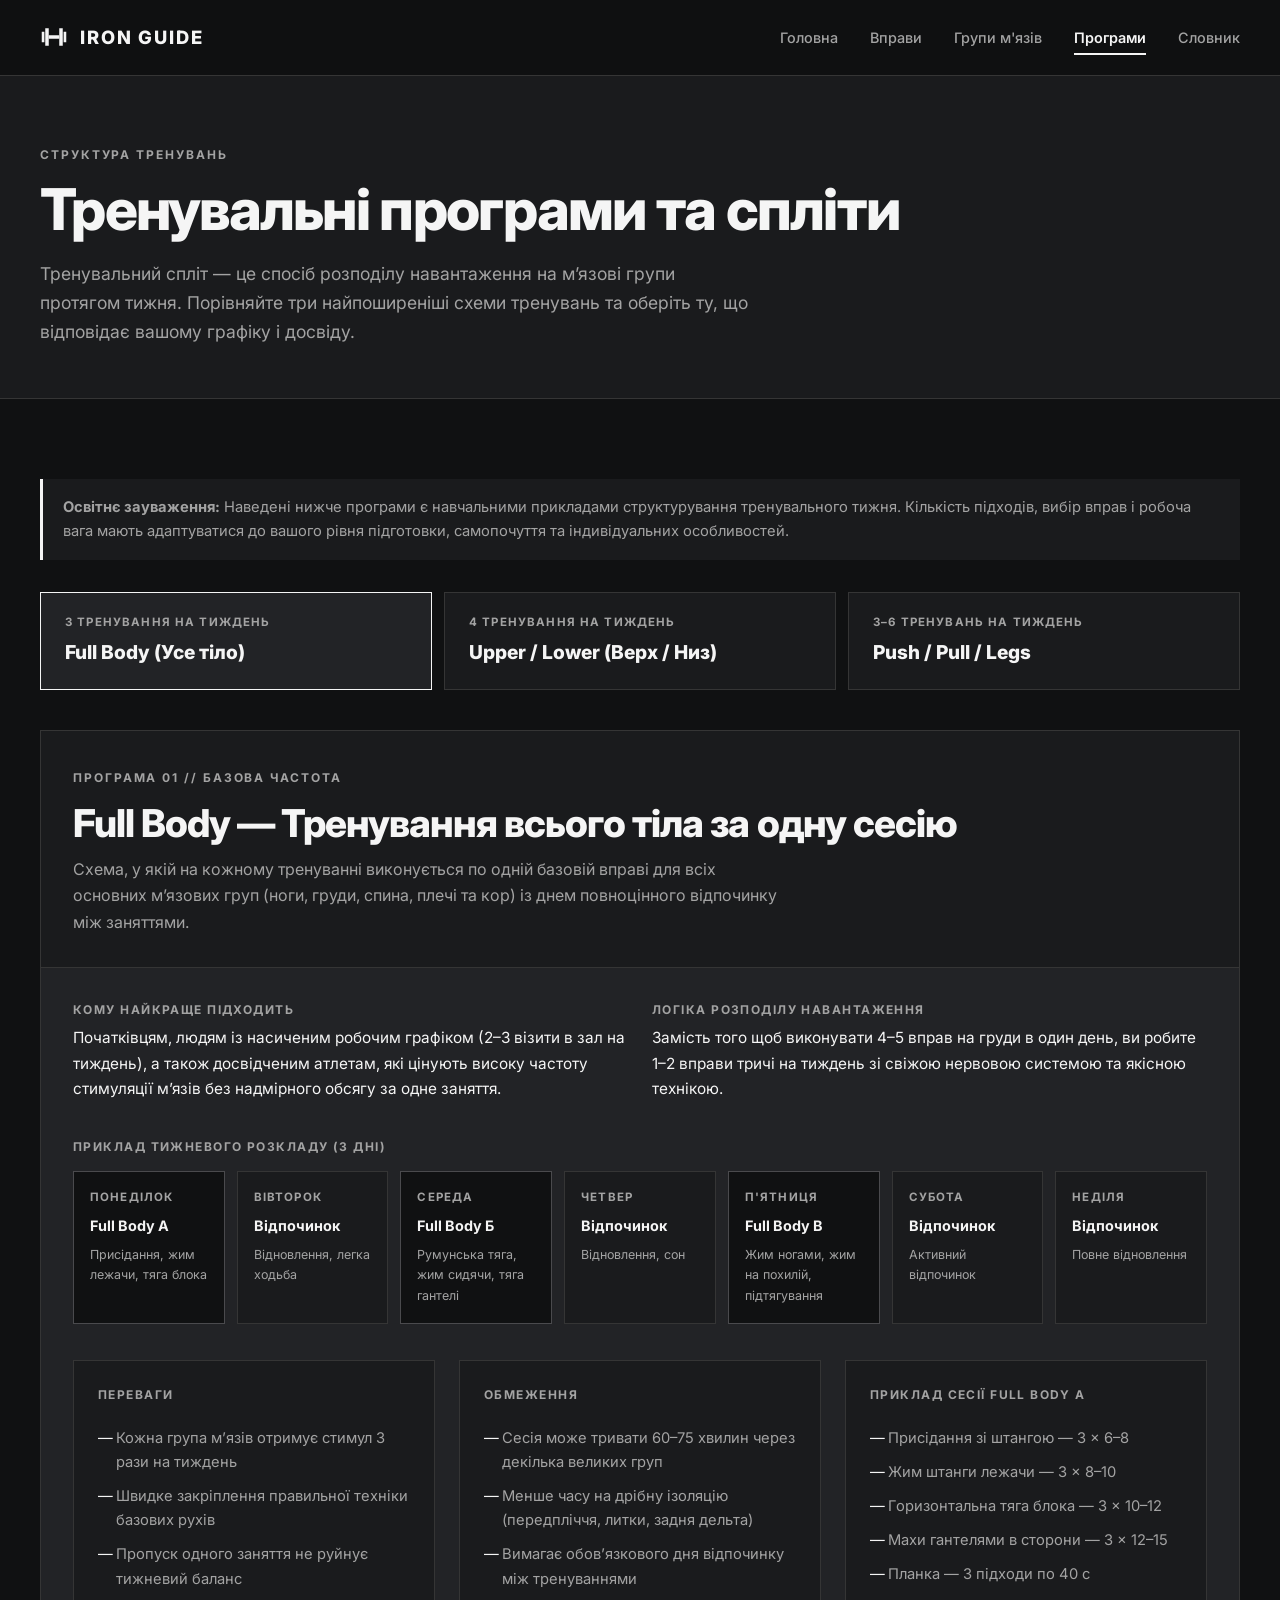
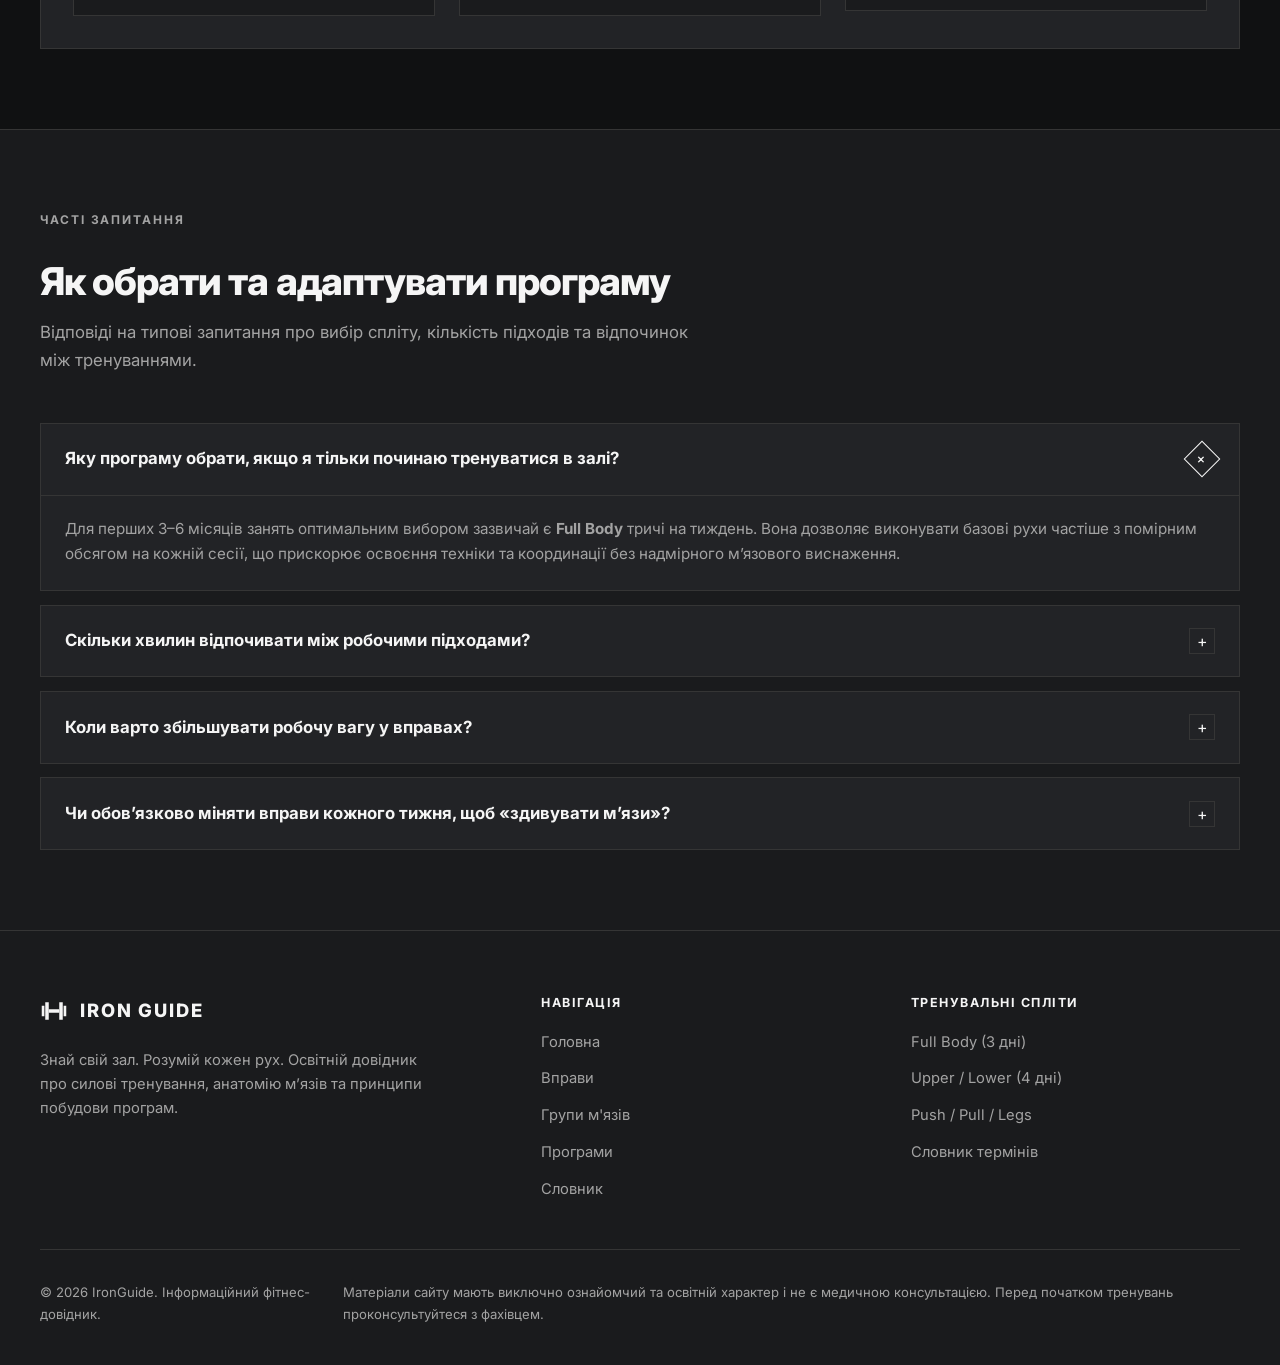
==== programs.html @ bc1d5c25 "first commit" ====
<!DOCTYPE html>
<html lang="uk">
<head>
  <meta charset="UTF-8" />
  <meta name="viewport" content="width=device-width, initial-scale=1.0" />
  <meta name="description" content="Тренувальні програми IronGuide: детальний розбір сплітів Full Body, Upper/Lower та Push/Pull/Legs із прикладами тижневого розкладу." />
  <title>Програми тренувань — IRON GUIDE</title>
  <link rel="icon" type="image/svg+xml" href="assets/images/favicon.svg" />
  <link rel="preconnect" href="https://fonts.googleapis.com" />
  <link rel="preconnect" href="https://fonts.gstatic.com" crossorigin />
  <link href="https://fonts.googleapis.com/css2?family=Inter:wght@400;500;600;700;800&display=swap" rel="stylesheet" />
  <link rel="stylesheet" href="css/style.css" />
</head>
<body>
  <a href="#main-content" class="skip-link">Перейти до основного вмісту</a>

  <!-- Header -->
  <header class="site-header">
    <div class="container header-inner">
      <a href="index.html" class="brand-logo" aria-label="IronGuide — Головна">
        <svg class="brand-logo__icon" viewBox="0 0 32 32" fill="none" xmlns="http://www.w3.org/2000/svg" aria-hidden="true">
          <rect x="2" y="10" width="3" height="12" fill="currentColor"/>
          <rect x="6" y="6" width="4" height="20" fill="currentColor"/>
          <rect x="10" y="14" width="12" height="4" fill="currentColor"/>
          <rect x="22" y="6" width="4" height="20" fill="currentColor"/>
          <rect x="27" y="10" width="3" height="12" fill="currentColor"/>
        </svg>
        <span>IRON GUIDE</span>
      </a>

      <button class="menu-toggle" type="button" aria-label="Відкрити меню навігації" aria-expanded="false" aria-controls="primary-navigation">
        <span class="menu-toggle__bars" aria-hidden="true">
          <span></span>
          <span></span>
          <span></span>
        </span>
      </button>

      <nav aria-label="Основна навігація">
        <ul id="primary-navigation" class="nav-menu">
          <li><a href="index.html" class="nav-link">Головна</a></li>
          <li><a href="exercises.html" class="nav-link">Вправи</a></li>
          <li><a href="muscles.html" class="nav-link">Групи м'язів</a></li>
          <li><a href="programs.html" class="nav-link active" aria-current="page">Програми</a></li>
          <li><a href="glossary.html" class="nav-link">Словник</a></li>
        </ul>
      </nav>
    </div>
  </header>

  <main id="main-content">
    <section class="page-hero">
      <div class="container">
        <span class="eyebrow">СТРУКТУРА ТРЕНУВАНЬ</span>
        <h1>Тренувальні програми та спліти</h1>
        <p class="page-hero__desc">
          Тренувальний спліт — це спосіб розподілу навантаження на м’язові групи протягом тижня. Порівняйте три найпоширеніші схеми тренувань та оберіть ту, що відповідає вашому графіку і досвіду.
        </p>
      </div>
    </section>

    <section class="section">
      <div class="container">
        <div class="modal-tip-box" style="margin-bottom: 2rem;">
          <strong>Освітнє зауваження:</strong> Наведені нижче програми є навчальними прикладами структурування тренувального тижня. Кількість підходів, вибір вправ і робоча вага мають адаптуватися до вашого рівня підготовки, самопочуття та індивідуальних особливостей.
        </div>

        <!-- Interactive Program Selector Tabs -->
        <div class="program-tabs" role="tablist" aria-label="Вибір програми тренувань">
          <button
            type="button"
            class="program-tab is-active"
            role="tab"
            id="tab-fullbody"
            aria-selected="true"
            aria-controls="panel-fullbody"
            tabindex="0"
            data-program-tab="fullbody"
          >
            <span class="program-tab__tag">3 тренування на тиждень</span>
            <span class="program-tab__title">Full Body (Усе тіло)</span>
          </button>

          <button
            type="button"
            class="program-tab"
            role="tab"
            id="tab-upperlower"
            aria-selected="false"
            aria-controls="panel-upperlower"
            tabindex="-1"
            data-program-tab="upperlower"
          >
            <span class="program-tab__tag">4 тренування на тиждень</span>
            <span class="program-tab__title">Upper / Lower (Верх / Низ)</span>
          </button>

          <button
            type="button"
            class="program-tab"
            role="tab"
            id="tab-ppl"
            aria-selected="false"
            aria-controls="panel-ppl"
            tabindex="-1"
            data-program-tab="ppl"
          >
            <span class="program-tab__tag">3–6 тренувань на тиждень</span>
            <span class="program-tab__title">Push / Pull / Legs</span>
          </button>
        </div>
        <!-- Panel 1: Full Body -->
        <div
          id="panel-fullbody"
          class="program-panel is-active"
          role="tabpanel"
          aria-labelledby="tab-fullbody"
          data-program-panel="fullbody"
        >
          <div class="program-panel__header">
            <span class="eyebrow">ПРОГРАМА 01 // БАЗОВА ЧАСТОТА</span>
            <h2>Full Body — Тренування всього тіла за одну сесію</h2>
            <p style="color: var(--text-secondary); margin-top: 0.65rem; max-width: 72ch;">
              Схема, у якій на кожному тренуванні виконується по одній базовій вправі для всіх основних м’язових груп (ноги, груди, спина, плечі та кор) із днем повноцінного відпочинку між заняттями.
            </p>
          </div>

          <div class="program-panel__content">
            <div class="grid-2">
              <div>
                <div class="info-block__label">Кому найкраще підходить</div>
                <p class="info-block__text">Початківцям, людям із насиченим робочим графіком (2–3 візити в зал на тиждень), а також досвідченим атлетам, які цінують високу частоту стимуляції м’язів без надмірного обсягу за одне заняття.</p>
              </div>
              <div>
                <div class="info-block__label">Логіка розподілу навантаження</div>
                <p class="info-block__text">Замість того щоб виконувати 4–5 вправ на груди в один день, ви робите 1–2 вправи тричі на тиждень зі свіжою нервовою системою та якісною технікою.</p>
              </div>
            </div>

            <div>
              <div class="info-block__label" style="margin-bottom: 0.85rem;">Приклад тижневого розкладу (3 дні)</div>
              <div class="schedule-grid">
                <div class="schedule-day schedule-day--active">
                  <span class="schedule-day__name">Понеділок</span>
                  <span class="schedule-day__focus">Full Body А</span>
                  <span class="schedule-day__note">Присідання, жим лежачи, тяга блока</span>
                </div>
                <div class="schedule-day">
                  <span class="schedule-day__name">Вівторок</span>
                  <span class="schedule-day__focus">Відпочинок</span>
                  <span class="schedule-day__note">Відновлення, легка ходьба</span>
                </div>
                <div class="schedule-day schedule-day--active">
                  <span class="schedule-day__name">Середа</span>
                  <span class="schedule-day__focus">Full Body Б</span>
                  <span class="schedule-day__note">Румунська тяга, жим сидячи, тяга гантелі</span>
                </div>
                <div class="schedule-day">
                  <span class="schedule-day__name">Четвер</span>
                  <span class="schedule-day__focus">Відпочинок</span>
                  <span class="schedule-day__note">Відновлення, сон</span>
                </div>
                <div class="schedule-day schedule-day--active">
                  <span class="schedule-day__name">П'ятниця</span>
                  <span class="schedule-day__focus">Full Body В</span>
                  <span class="schedule-day__note">Жим ногами, жим на похилій, підтягування</span>
                </div>
                <div class="schedule-day">
                  <span class="schedule-day__name">Субота</span>
                  <span class="schedule-day__focus">Відпочинок</span>
                  <span class="schedule-day__note">Активний відпочинок</span>
                </div>
                <div class="schedule-day">
                  <span class="schedule-day__name">Неділя</span>
                  <span class="schedule-day__focus">Відпочинок</span>
                  <span class="schedule-day__note">Повне відновлення</span>
                </div>
              </div>
            </div>

            <div class="grid-3">
              <div class="exercise-tags-box">
                <div class="info-block__label">Переваги</div>
                <ul class="bullet-list">
                  <li>Кожна група м’язів отримує стимул 3 рази на тиждень</li>
                  <li>Швидке закріплення правильної техніки базових рухів</li>
                  <li>Пропуск одного заняття не руйнує тижневий баланс</li>
                </ul>
              </div>
              <div class="exercise-tags-box">
                <div class="info-block__label">Обмеження</div>
                <ul class="bullet-list">
                  <li>Сесія може тривати 60–75 хвилин через декілька великих груп</li>
                  <li>Менше часу на дрібну ізоляцію (передпліччя, литки, задня дельта)</li>
                  <li>Вимагає обов’язкового дня відпочинку між тренуваннями</li>
                </ul>
              </div>
              <div class="exercise-tags-box">
                <div class="info-block__label">Приклад сесії Full Body А</div>
                <ul class="bullet-list">
                  <li>Присідання зі штангою — 3 × 6–8</li>
                  <li>Жим штанги лежачи — 3 × 8–10</li>
                  <li>Горизонтальна тяга блока — 3 × 10–12</li>
                  <li>Махи гантелями в сторони — 3 × 12–15</li>
                  <li>Планка — 3 підходи по 40 с</li>
                </ul>
              </div>
            </div>
          </div>
        </div>
        <!-- Panel 2: Upper / Lower -->
        <div
          id="panel-upperlower"
          class="program-panel"
          role="tabpanel"
          aria-labelledby="tab-upperlower"
          data-program-panel="upperlower"
          hidden
        >
          <div class="program-panel__header">
            <span class="eyebrow">ПРОГРАМА 02 // ОПТИМАЛЬНИЙ БАЛАНС</span>
            <h2>Upper / Lower — Поділ на верхню та нижню частини тіла</h2>
            <p style="color: var(--text-secondary); margin-top: 0.65rem; max-width: 72ch;">
              Чотириденний спліт, у якому дві сесії на тиждень присвячені м’язам верху тіла (груди, спина, плечі, руки), а ще дві — м’язам ніг і кора.
            </p>
          </div>

          <div class="program-panel__content">
            <div class="grid-2">
              <div>
                <div class="info-block__label">Кому найкраще підходить</div>
                <p class="info-block__text">Атлетам із початковим та середнім досвідом, які можуть стабільно виділяти 4 дні на тиждень і прагнуть поєднати достатній тренувальний обсяг із повноцінним відновленням кожної групи двічі на тиждень.</p>
              </div>
              <div>
                <div class="info-block__label">Логіка розподілу навантаження</div>
                <p class="info-block__text">Поки верхня частина тіла відновлюється після жимів і тяг, наступного дня ви тренуєте ноги, не навантажуючи плечовий пояс.</p>
              </div>
            </div>

            <div>
              <div class="info-block__label" style="margin-bottom: 0.85rem;">Приклад тижневого розкладу (4 дні)</div>
              <div class="schedule-grid">
                <div class="schedule-day schedule-day--active">
                  <span class="schedule-day__name">Понеділок</span>
                  <span class="schedule-day__focus">Верх А</span>
                  <span class="schedule-day__note">Акцент: горизонтальні жими й тяги</span>
                </div>
                <div class="schedule-day schedule-day--active">
                  <span class="schedule-day__name">Вівторок</span>
                  <span class="schedule-day__focus">Низ А</span>
                  <span class="schedule-day__note">Акцент: квадрицепси та прес</span>
                </div>
                <div class="schedule-day">
                  <span class="schedule-day__name">Середа</span>
                  <span class="schedule-day__focus">Відпочинок</span>
                  <span class="schedule-day__note">Відновлення ЦНС</span>
                </div>
                <div class="schedule-day schedule-day--active">
                  <span class="schedule-day__name">Четвер</span>
                  <span class="schedule-day__focus">Верх Б</span>
                  <span class="schedule-day__note">Акцент: вертикальні тяги й плечі</span>
                </div>
                <div class="schedule-day schedule-day--active">
                  <span class="schedule-day__name">П'ятниця</span>
                  <span class="schedule-day__focus">Низ Б</span>
                  <span class="schedule-day__note">Акцент: задня поверхня стегна</span>
                </div>
                <div class="schedule-day">
                  <span class="schedule-day__name">Субота</span>
                  <span class="schedule-day__focus">Відпочинок</span>
                  <span class="schedule-day__note">Прогулянка, мобільність</span>
                </div>
                <div class="schedule-day">
                  <span class="schedule-day__name">Неділя</span>
                  <span class="schedule-day__focus">Відпочинок</span>
                  <span class="schedule-day__note">Повне відновлення</span>
                </div>
              </div>
            </div>

            <div class="grid-3">
              <div class="exercise-tags-box">
                <div class="info-block__label">Переваги</div>
                <ul class="bullet-list">
                  <li>Оптимальна частота опрацювання м’язів — 2 рази на тиждень</li>
                  <li>Достатньо місця і для базових, і для ізоляційних вправ</li>
                  <li>Три вільні дні на тиждень для якісного відновлення</li>
                </ul>
              </div>
              <div class="exercise-tags-box">
                <div class="info-block__label">Обмеження</div>
                <ul class="bullet-list">
                  <li>Дні верху об’єднують груди, спину, плечі та руки в одній сесії</li>
                  <li>Потребує регулярних 4 візитів до залу щотижня</li>
                </ul>
              </div>
              <div class="exercise-tags-box">
                <div class="info-block__label">Приклад сесії Верх А / Низ А</div>
                <ul class="bullet-list">
                  <li>Верх А: Жим штанги лежачи, тяга блока сидячи, жим гантелей сидячи, підйом на біцепс</li>
                  <li>Низ А: Присідання зі штангою, румунська тяга, розгинання ніг, скручування на блоці</li>
                </ul>
              </div>
            </div>
          </div>
        </div>
        <!-- Panel 3: Push / Pull / Legs -->
        <div
          id="panel-ppl"
          class="program-panel"
          role="tabpanel"
          aria-labelledby="tab-ppl"
          data-program-panel="ppl"
          hidden
        >
          <div class="program-panel__header">
            <span class="eyebrow">ПРОГРАМА 03 // БІОМЕХАНІЧНИЙ СПЛІТ</span>
            <h2>Push / Pull / Legs — Жимові, тягові та тренування ніг</h2>
            <p style="color: var(--text-secondary); margin-top: 0.65rem; max-width: 72ch;">
              Логічний поділ тренувань за типом руху: у день Push працюють усі жимові м’язи (груди, плечі, трицепс), у день Pull — тягові (спина, задня дельта, біцепс), а в день Legs — уся нижня частина тіла.
            </p>
          </div>

          <div class="program-panel__content">
            <div class="grid-2">
              <div>
                <div class="info-block__label">Кому найкраще підходить</div>
                <p class="info-block__text">Атлетам середнього та просунутого рівня, які практикують 3, 4 або 5–6 тренувань на тиждень і хочуть уникнути перетину втомлених м’язів-синергістів між сусідніми днями.</p>
              </div>
              <div>
                <div class="info-block__label">Логіка розподілу навантаження</div>
                <p class="info-block__text">Оскільки під час жиму лежачи неминуче працюють передні дельти й трицепси, об’єднання їх в один день дозволяє дати їм повний спокій у дні спини та ніг.</p>
              </div>
            </div>

            <div>
              <div class="info-block__label" style="margin-bottom: 0.85rem;">Приклад тижневого розкладу (класичний 3- або 6-денний цикл)</div>
              <div class="schedule-grid">
                <div class="schedule-day schedule-day--active">
                  <span class="schedule-day__name">Понеділок</span>
                  <span class="schedule-day__focus">Push (Жим)</span>
                  <span class="schedule-day__note">Груди, передня/середня дельта, трицепс</span>
                </div>
                <div class="schedule-day">
                  <span class="schedule-day__name">Вівторок</span>
                  <span class="schedule-day__focus">Відпочинок</span>
                  <span class="schedule-day__note">Або Pull при 6-денній схемі</span>
                </div>
                <div class="schedule-day schedule-day--active">
                  <span class="schedule-day__name">Середа</span>
                  <span class="schedule-day__focus">Pull (Тяга)</span>
                  <span class="schedule-day__note">Спина, задня дельта, біцепс</span>
                </div>
                <div class="schedule-day">
                  <span class="schedule-day__name">Четвер</span>
                  <span class="schedule-day__focus">Відпочинок</span>
                  <span class="schedule-day__note">Відновлення</span>
                </div>
                <div class="schedule-day schedule-day--active">
                  <span class="schedule-day__name">П'ятниця</span>
                  <span class="schedule-day__focus">Legs (Ноги)</span>
                  <span class="schedule-day__note">Квадрицепс, біцепс стегна, сідниці, прес</span>
                </div>
                <div class="schedule-day">
                  <span class="schedule-day__name">Субота</span>
                  <span class="schedule-day__focus">Відпочинок</span>
                  <span class="schedule-day__note">Або початок нового циклу</span>
                </div>
                <div class="schedule-day">
                  <span class="schedule-day__name">Неділя</span>
                  <span class="schedule-day__focus">Відпочинок</span>
                  <span class="schedule-day__note">Повне відновлення</span>
                </div>
              </div>
            </div>

            <div class="grid-3">
              <div class="exercise-tags-box">
                <div class="info-block__label">Переваги</div>
                <ul class="bullet-list">
                  <li>Відсутність конфлікту відновлення між суміжними м’язами</li>
                  <li>Гнучкість: можна виконувати 3, 4 або 6 разів на тиждень</li>
                  <li>Достатньо часу для детального опрацювання кожної зони</li>
                </ul>
              </div>
              <div class="exercise-tags-box">
                <div class="info-block__label">Обмеження</div>
                <ul class="bullet-list">
                  <li>При 3 тренуваннях на тиждень кожна група працює лише раз на 7 днів</li>
                  <li>6-денний варіант вимагає високої дисципліни сну та харчування</li>
                </ul>
              </div>
              <div class="exercise-tags-box">
                <div class="info-block__label">Приклад вправ за днями</div>
                <ul class="bullet-list">
                  <li>Push: Жим лежачи, жим гантелей на похилій, махи в сторони, розгинання на блоці</li>
                  <li>Pull: Тяга верхнього блока, горизонтальна тяга, тяга гантелі, підйом на біцепс</li>
                  <li>Legs: Присідання, румунська тяга, розгинання ніг, планка</li>
                </ul>
              </div>
            </div>
          </div>
        </div>
      </div>
    </section>
    <!-- Expandable FAQ Section -->
    <section class="section section--secondary section--no-border">
      <div class="container">
        <div class="section-header">
          <span class="eyebrow">ЧАСТІ ЗАПИТАННЯ</span>
          <h2>Як обрати та адаптувати програму</h2>
          <p class="section-header__lead">
            Відповіді на типові запитання про вибір спліту, кількість підходів та відпочинок між тренуваннями.
          </p>
        </div>

        <div class="faq-list">
          <div class="faq-item is-open">
            <button type="button" class="faq-trigger" aria-expanded="true">
              <span>Яку програму обрати, якщо я тільки починаю тренуватися в залі?</span>
              <span class="faq-icon" aria-hidden="true">+</span>
            </button>
            <div class="faq-content">
              Для перших 3–6 місяців занять оптимальним вибором зазвичай є <strong>Full Body</strong> тричі на тиждень. Вона дозволяє виконувати базові рухи частіше з помірним обсягом на кожній сесії, що прискорює освоєння техніки та координації без надмірного м’язового виснаження.
            </div>
          </div>

          <div class="faq-item">
            <button type="button" class="faq-trigger" aria-expanded="false">
              <span>Скільки хвилин відпочивати між робочими підходами?</span>
              <span class="faq-icon" aria-hidden="true">+</span>
            </button>
            <div class="faq-content">
              У важких базових багатосуглобових вправах (присідання, жим лежачи, румунська тяга, тяги блоків) рекомендований інтервал відпочинку становить <strong>2–3 хвилини</strong>. В ізоляційних рухах на менші м’язові групи (махи на плечі, згинання на біцепс, прес) достатньо <strong>60–90 секунд</strong>.
            </div>
          </div>

          <div class="faq-item">
            <button type="button" class="faq-trigger" aria-expanded="false">
              <span>Коли варто збільшувати робочу вагу у вправах?</span>
              <span class="faq-icon" aria-hidden="true">+</span>
            </button>
            <div class="faq-content">
              Використовуйте принцип подвійної прогресії: якщо у програмі вказано діапазон 3 підходи по 8–10 повторень, оберіть вагу, з якою ви технічно чисто виконуєте 8 разів. Коли з часом ви зможете виконати всі 3 підходи по 10 повторень із запасом 1–2 повторення і без порушення техніки, на наступному тренуванні додайте мінімальний крок ваги (1,25–2,5 кг).
            </div>
          </div>

          <div class="faq-item">
            <button type="button" class="faq-trigger" aria-expanded="false">
              <span>Чи обов’язково міняти вправи кожного тижня, щоб «здивувати м’язи»?</span>
              <span class="faq-icon" aria-hidden="true">+</span>
            </button>
            <div class="faq-content">
              Ні. Постійна хаотична зміна вправ заважає відстежувати прогресивне навантаження та закріплювати нейром’язовий зв’язок. Основний кістяк програми варто зберігати незмінним щонайменше 8–12 тижнів, змінюючи рухи лише у разі дискомфорту в суглобах або тривалого плато.
            </div>
          </div>
        </div>
      </div>
    </section>
  </main>

  <!-- Footer -->
  <footer class="site-footer">
    <div class="container">
      <div class="footer-grid">
        <div>
          <a href="index.html" class="brand-logo">
            <svg class="brand-logo__icon" viewBox="0 0 32 32" fill="none" xmlns="http://www.w3.org/2000/svg" aria-hidden="true">
              <rect x="2" y="10" width="3" height="12" fill="currentColor"/>
              <rect x="6" y="6" width="4" height="20" fill="currentColor"/>
              <rect x="10" y="14" width="12" height="4" fill="currentColor"/>
              <rect x="22" y="6" width="4" height="20" fill="currentColor"/>
              <rect x="27" y="10" width="3" height="12" fill="currentColor"/>
            </svg>
            <span>IRON GUIDE</span>
          </a>
          <p class="footer-desc">Знай свій зал. Розумій кожен рух. Освітній довідник про силові тренування, анатомію м’язів та принципи побудови програм.</p>
        </div>
        <div>
          <h3 class="footer-heading">Навігація</h3>
          <ul class="footer-links">
            <li><a href="index.html">Головна</a></li>
            <li><a href="exercises.html">Вправи</a></li>
            <li><a href="muscles.html">Групи м'язів</a></li>
            <li><a href="programs.html">Програми</a></li>
            <li><a href="glossary.html">Словник</a></li>
          </ul>
        </div>
        <div>
          <h3 class="footer-heading">Тренувальні спліти</h3>
          <ul class="footer-links">
            <li><a href="programs.html?program=fullbody">Full Body (3 дні)</a></li>
            <li><a href="programs.html?program=upperlower">Upper / Lower (4 дні)</a></li>
            <li><a href="programs.html?program=ppl">Push / Pull / Legs</a></li>
            <li><a href="glossary.html">Словник термінів</a></li>
          </ul>
        </div>
      </div>
      <div class="footer-bottom">
        <p>© 2026 IronGuide. Інформаційний фітнес-довідник.</p>
        <p>Матеріали сайту мають виключно ознайомчий та освітній характер і не є медичною консультацією. Перед початком тренувань проконсультуйтеся з фахівцем.</p>
      </div>
    </div>
  </footer>

  <button id="backToTop" class="back-to-top" type="button" aria-label="Повернутися на початок сторінки">↑</button>
  <script src="js/main.js"></script>
</body>
</html>
---- css/style.css ----
/* ==========================================================================
   IRONGUIDE — Modern Fitness Editorial Stylesheet
   Color Palette:
   - Main background: #101112
   - Secondary background: #1A1B1D
   - Card background: #222326
   - Primary text: #F5F5F5
   - Secondary text: #A3A3A3
   - Borders: #353535
   - Accent: #FFFFFF / #D4D4D4
   ========================================================================== */

:root {
  --bg-main: #101112;
  --bg-secondary: #1A1B1D;
  --bg-card: #222326;
  --bg-card-hover: #292B2F;
  --bg-elevated: #2D2F34;
  --text-primary: #F5F5F5;
  --text-secondary: #A3A3A3;
  --text-muted: #737373;
  --border-color: #353535;
  --border-light: #4A4A4D;
  --accent: #F5F5F5;
  --accent-contrast: #101112;
  --accent-subtle: rgba(245, 245, 245, 0.08);

  --font-sans: 'Inter', 'Manrope', -apple-system, BlinkMacSystemFont, 'Segoe UI', Roboto, sans-serif;
  --container-max: 1280px;
  --header-height: 76px;
  --radius-sm: 2px;
  --radius-md: 4px;
  --transition-fast: 180ms ease;
  --transition-normal: 220ms cubic-bezier(0.16, 1, 0.3, 1);
}

/* Reset & Base */
*,
*::before,
*::after {
  box-sizing: border-box;
  margin: 0;
  padding: 0;
}

html {
  font-size: 16px;
  scroll-behavior: smooth;
  background-color: var(--bg-main);
  color: var(--text-primary);
  -webkit-text-size-adjust: 100%;
}

body {
  font-family: var(--font-sans);
  background-color: var(--bg-main);
  color: var(--text-primary);
  line-height: 1.65;
  min-height: 100vh;
  display: flex;
  flex-direction: column;
  overflow-x: hidden;
  -webkit-font-smoothing: antialiased;
  -moz-osx-font-smoothing: grayscale;
}

body.modal-open {
  overflow: hidden;
}

img,
svg {
  max-width: 100%;
  display: block;
}

a {
  color: inherit;
  text-decoration: none;
  transition: color var(--transition-fast), border-color var(--transition-fast), background-color var(--transition-fast);
}

ul,
ol {
  list-style: none;
}

button,
input,
select,
textarea {
  font: inherit;
  color: inherit;
  background: none;
  border: none;
}

button {
  cursor: pointer;
}

/* Focus accessibility */
:focus-visible {
  outline: 2px solid var(--text-primary);
  outline-offset: 3px;
}

/* Skip link */
.skip-link {
  position: absolute;
  top: -100px;
  left: 1rem;
  background: var(--text-primary);
  color: var(--bg-main);
  padding: 0.65rem 1.2rem;
  font-weight: 600;
  font-size: 0.875rem;
  z-index: 9999;
  border-radius: var(--radius-sm);
}

.skip-link:focus {
  top: 1rem;
}

/* Layout Containers */
.container {
  width: 100%;
  max-width: var(--container-max);
  margin: 0 auto;
  padding: 0 1.5rem;
}

@media (min-width: 768px) {
  .container {
    padding: 0 2.5rem;
  }
}

.section {
  padding: 5rem 0;
  border-bottom: 1px solid var(--border-color);
}

.section--secondary {
  background-color: var(--bg-secondary);
}

.section--no-border {
  border-bottom: none;
}

/* Typography & Editorial Headers */
.eyebrow {
  display: inline-block;
  font-size: 0.75rem;
  font-weight: 700;
  letter-spacing: 0.16em;
  text-transform: uppercase;
  color: var(--text-secondary);
  margin-bottom: 0.85rem;
}

.eyebrow--pill {
  padding: 0.3rem 0.75rem;
  border: 1px solid var(--border-color);
  background-color: var(--bg-secondary);
  color: var(--text-primary);
}

h1, .h1 {
  font-size: clamp(2.25rem, 4.5vw, 4rem);
  font-weight: 800;
  line-height: 1.08;
  letter-spacing: -0.03em;
  color: var(--text-primary);
}

h2, .h2 {
  font-size: clamp(1.75rem, 3vw, 2.65rem);
  font-weight: 800;
  line-height: 1.15;
  letter-spacing: -0.025em;
  color: var(--text-primary);
}

h3, .h3 {
  font-size: clamp(1.2rem, 1.8vw, 1.45rem);
  font-weight: 700;
  line-height: 1.3;
  letter-spacing: -0.015em;
}

.section-header {
  display: flex;
  flex-direction: column;
  gap: 1rem;
  margin-bottom: 3rem;
}

@media (min-width: 900px) {
  .section-header--split {
    flex-direction: row;
    justify-content: space-between;
    align-items: flex-end;
  }
}

.section-header__lead {
  color: var(--text-secondary);
  max-width: 62ch;
  font-size: 1.05rem;
}

/* Buttons */
.btn {
  display: inline-flex;
  align-items: center;
  justify-content: center;
  gap: 0.6rem;
  padding: 0.9rem 1.65rem;
  font-size: 0.9rem;
  font-weight: 600;
  letter-spacing: 0.02em;
  border-radius: var(--radius-sm);
  border: 1px solid transparent;
  transition: background-color var(--transition-fast), color var(--transition-fast), border-color var(--transition-fast), transform var(--transition-fast);
  white-space: nowrap;
}

.btn--primary {
  background-color: var(--text-primary);
  color: var(--bg-main);
  border-color: var(--text-primary);
}

.btn--primary:hover {
  background-color: #D9D9D9;
  border-color: #D9D9D9;
}

.btn--secondary {
  background-color: transparent;
  color: var(--text-primary);
  border-color: var(--border-color);
}

.btn--secondary:hover {
  border-color: var(--text-primary);
  background-color: var(--accent-subtle);
}

.btn--sm {
  padding: 0.55rem 1rem;
  font-size: 0.82rem;
}

.link-arrow {
  display: inline-flex;
  align-items: center;
  gap: 0.45rem;
  font-size: 0.9rem;
  font-weight: 600;
  color: var(--text-primary);
  border-bottom: 1px solid var(--border-color);
  padding-bottom: 0.2rem;
}

.link-arrow:hover {
  border-color: var(--text-primary);
}

/* ==========================================================================
   Header & Navigation
   ========================================================================== */
.site-header {
  position: sticky;
  top: 0;
  z-index: 1000;
  height: var(--header-height);
  background-color: rgba(16, 17, 18, 0.92);
  backdrop-filter: blur(10px);
  -webkit-backdrop-filter: blur(10px);
  border-bottom: 1px solid var(--border-color);
}

.header-inner {
  height: 100%;
  display: flex;
  align-items: center;
  justify-content: space-between;
  gap: 1.5rem;
}

.brand-logo {
  display: inline-flex;
  align-items: center;
  gap: 0.75rem;
  font-weight: 800;
  font-size: 1.15rem;
  letter-spacing: 0.1em;
  text-transform: uppercase;
  color: var(--text-primary);
}

.brand-logo__icon {
  width: 28px;
  height: 28px;
  flex-shrink: 0;
}

.nav-menu {
  display: flex;
  align-items: center;
  gap: 2rem;
}

.nav-link {
  position: relative;
  font-size: 0.9rem;
  font-weight: 500;
  color: var(--text-secondary);
  padding: 0.4rem 0;
  transition: color var(--transition-fast);
}

.nav-link:hover {
  color: var(--text-primary);
}

.nav-link.active {
  color: var(--text-primary);
  font-weight: 600;
}

.nav-link.active::after {
  content: '';
  position: absolute;
  left: 0;
  right: 0;
  bottom: -2px;
  height: 2px;
  background-color: var(--text-primary);
}

/* Mobile Menu Button */
.menu-toggle {
  display: none;
  width: 42px;
  height: 42px;
  align-items: center;
  justify-content: center;
  border: 1px solid var(--border-color);
  border-radius: var(--radius-sm);
  color: var(--text-primary);
  transition: border-color var(--transition-fast), background-color var(--transition-fast);
}

.menu-toggle:hover {
  border-color: var(--text-primary);
  background-color: var(--accent-subtle);
}

.menu-toggle__bars {
  width: 18px;
  height: 14px;
  position: relative;
  display: flex;
  flex-direction: column;
  justify-content: space-between;
}

.menu-toggle__bars span {
  display: block;
  width: 100%;
  height: 2px;
  background-color: var(--text-primary);
  transition: transform var(--transition-fast), opacity var(--transition-fast);
}

.menu-toggle[aria-expanded="true"] .menu-toggle__bars span:nth-child(1) {
  transform: translateY(6px) rotate(45deg);
}

.menu-toggle[aria-expanded="true"] .menu-toggle__bars span:nth-child(2) {
  opacity: 0;
}

.menu-toggle[aria-expanded="true"] .menu-toggle__bars span:nth-child(3) {
  transform: translateY(-6px) rotate(-45deg);
}

@media (max-width: 860px) {
  .menu-toggle {
    display: inline-flex;
  }

  .nav-menu {
    position: fixed;
    top: var(--header-height);
    left: 0;
    right: 0;
    background-color: var(--bg-secondary);
    border-bottom: 1px solid var(--border-color);
    flex-direction: column;
    align-items: stretch;
    gap: 0;
    padding: 1rem 1.5rem 1.5rem;
    transform: translateY(-120%);
    opacity: 0;
    visibility: hidden;
    transition: transform var(--transition-normal), opacity var(--transition-fast), visibility var(--transition-fast);
    box-shadow: 0 20px 40px rgba(0, 0, 0, 0.65);
  }

  .nav-menu.is-open {
    transform: translateY(0);
    opacity: 1;
    visibility: visible;
  }

  .nav-link {
    display: block;
    padding: 0.9rem 0;
    font-size: 1rem;
    border-bottom: 1px solid var(--border-color);
  }

  .nav-menu li:last-child .nav-link {
    border-bottom: none;
  }

  .nav-link.active::after {
    display: none;
  }

  .nav-link.active {
    padding-left: 0.75rem;
    border-left: 2px solid var(--text-primary);
  }
}

/* ==========================================================================
   Hero & Page Headers
   ========================================================================== */
.hero {
  position: relative;
  padding: 5.5rem 0 5rem;
  border-bottom: 1px solid var(--border-color);
  overflow: hidden;
}

.hero__grid {
  display: grid;
  grid-template-columns: 1fr;
  gap: 3rem;
  align-items: center;
}

@media (min-width: 992px) {
  .hero__grid {
    grid-template-columns: 1.15fr 0.85fr;
    gap: 4rem;
  }
}

.hero__lead {
  font-size: clamp(1.05rem, 1.5vw, 1.22rem);
  color: var(--text-secondary);
  margin: 1.5rem 0 2.25rem;
  max-width: 56ch;
}

.hero__actions {
  display: flex;
  flex-wrap: wrap;
  gap: 1rem;
}

.hero__metrics {
  display: grid;
  grid-template-columns: repeat(3, 1fr);
  gap: 1.25rem;
  margin-top: 3.25rem;
  padding-top: 2rem;
  border-top: 1px solid var(--border-color);
}

.metric-item__value {
  font-size: 1.65rem;
  font-weight: 800;
  letter-spacing: -0.02em;
  color: var(--text-primary);
}

.metric-item__label {
  font-size: 0.8rem;
  color: var(--text-secondary);
  text-transform: uppercase;
  letter-spacing: 0.08em;
}

.hero__visual {
  position: relative;
  border: 1px solid var(--border-color);
  background-color: var(--bg-card);
  overflow: hidden;
}

.hero__image-wrap {
  position: relative;
  aspect-ratio: 4 / 3;
  background-color: var(--bg-secondary);
  overflow: hidden;
}

.hero__image-wrap img {
  width: 100%;
  height: 100%;
  object-fit: cover;
  filter: grayscale(100%) contrast(1.1) brightness(0.82);
  transition: transform 400ms ease;
}

.hero__image-caption {
  padding: 1rem 1.25rem;
  border-top: 1px solid var(--border-color);
  background-color: var(--bg-secondary);
  display: flex;
  justify-content: space-between;
  align-items: center;
  font-size: 0.8rem;
  color: var(--text-secondary);
}

/* Internal Page Header */
.page-hero {
  padding: 4rem 0 3.25rem;
  background-color: var(--bg-secondary);
  border-bottom: 1px solid var(--border-color);
}

.page-hero__desc {
  margin-top: 1.15rem;
  color: var(--text-secondary);
  font-size: 1.1rem;
  max-width: 65ch;
}

/* ==========================================================================
   Cards & Grids
   ========================================================================== */
.grid-2,
.grid-3,
.grid-4 {
  display: grid;
  grid-template-columns: 1fr;
  gap: 1.5rem;
}

@media (min-width: 640px) {
  .grid-2,
  .grid-3,
  .grid-4 {
    grid-template-columns: repeat(2, 1fr);
  }
}

@media (min-width: 1024px) {
  .grid-3 {
    grid-template-columns: repeat(3, 1fr);
  }
  .grid-4 {
    grid-template-columns: repeat(4, 1fr);
  }
}

.card {
  background-color: var(--bg-card);
  border: 1px solid var(--border-color);
  border-radius: var(--radius-sm);
  display: flex;
  flex-direction: column;
  transition: border-color var(--transition-fast), background-color var(--transition-fast), transform var(--transition-fast);
  overflow: hidden;
}

.card:hover {
  border-color: var(--border-light);
  background-color: var(--bg-card-hover);
}

.card--interactive {
  cursor: pointer;
  text-align: left;
}

.card--interactive:hover {
  transform: translateY(-2px);
  border-color: var(--text-secondary);
}

.card__media {
  position: relative;
  aspect-ratio: 16 / 10;
  background-color: var(--bg-secondary);
  border-bottom: 1px solid var(--border-color);
  overflow: hidden;
}

.card__media img {
  position: relative;
  z-index: 1;
  width: 100%;
  height: 100%;
  object-fit: cover;
  filter: grayscale(100%) contrast(1.08) brightness(0.8);
  transition: transform 250ms ease, filter 250ms ease;
}

.card:hover .card__media img {
  transform: scale(1.03);
  filter: grayscale(100%) contrast(1.12) brightness(0.9);
}

.card__media-fallback {
  position: absolute;
  inset: 0;
  display: flex;
  flex-direction: column;
  align-items: center;
  justify-content: center;
  padding: 1rem;
  background: linear-gradient(135deg, #18191B 0%, #232529 100%);
  color: var(--text-secondary);
  font-size: 0.75rem;
  letter-spacing: 0.12em;
  text-transform: uppercase;
  z-index: 0;
}

.card__badge {
  position: absolute;
  top: 0.75rem;
  left: 0.75rem;
  z-index: 2;
  background-color: rgba(16, 17, 18, 0.88);
  border: 1px solid var(--border-color);
  padding: 0.25rem 0.6rem;
  font-size: 0.72rem;
  font-weight: 700;
  text-transform: uppercase;
  letter-spacing: 0.08em;
  color: var(--text-primary);
}

.card__body {
  padding: 1.5rem;
  display: flex;
  flex-direction: column;
  flex-grow: 1;
  gap: 0.75rem;
}

.card__meta {
  display: flex;
  flex-wrap: wrap;
  gap: 0.5rem;
  font-size: 0.78rem;
  color: var(--text-secondary);
}

.meta-tag {
  display: inline-flex;
  align-items: center;
  padding: 0.2rem 0.55rem;
  background-color: var(--bg-secondary);
  border: 1px solid var(--border-color);
  font-size: 0.75rem;
  color: var(--text-secondary);
}

.card__title {
  font-size: 1.2rem;
  font-weight: 700;
  color: var(--text-primary);
}

.card__desc {
  font-size: 0.92rem;
  color: var(--text-secondary);
  flex-grow: 1;
}

.card__footer {
  margin-top: 0.75rem;
  padding-top: 1rem;
  border-top: 1px solid var(--border-color);
  display: flex;
  align-items: center;
  justify-content: space-between;
  font-size: 0.84rem;
  font-weight: 600;
  color: var(--text-primary);
}

/* ==========================================================================
   Controls: Search, Filter Pills & Empty States
   ========================================================================== */
.controls-bar {
  background-color: var(--bg-secondary);
  border: 1px solid var(--border-color);
  padding: 1.5rem;
  margin-bottom: 2.25rem;
  display: flex;
  flex-direction: column;
  gap: 1.25rem;
}

.controls-bar__top {
  display: flex;
  flex-direction: column;
  gap: 1rem;
}

@media (min-width: 768px) {
  .controls-bar__top {
    flex-direction: row;
    align-items: center;
    justify-content: space-between;
  }
}

.search-box {
  position: relative;
  flex: 1;
  max-width: 520px;
}

.search-box__label {
  display: block;
  font-size: 0.75rem;
  font-weight: 700;
  text-transform: uppercase;
  letter-spacing: 0.1em;
  color: var(--text-secondary);
  margin-bottom: 0.45rem;
}

.search-box__input-wrap {
  position: relative;
  display: flex;
  align-items: center;
}

.search-box__icon {
  position: absolute;
  left: 0.9rem;
  width: 18px;
  height: 18px;
  color: var(--text-secondary);
  pointer-events: none;
}

.search-input {
  width: 100%;
  background-color: var(--bg-main);
  border: 1px solid var(--border-color);
  color: var(--text-primary);
  padding: 0.78rem 1rem 0.78rem 2.65rem;
  font-size: 0.95rem;
  border-radius: var(--radius-sm);
  transition: border-color var(--transition-fast);
}

.search-input::placeholder {
  color: var(--text-muted);
}

.search-input:focus {
  border-color: var(--text-primary);
  outline: none;
}

.filter-group {
  display: flex;
  flex-wrap: wrap;
  gap: 0.5rem;
  align-items: center;
}

.filter-btn {
  padding: 0.55rem 1rem;
  font-size: 0.84rem;
  font-weight: 600;
  color: var(--text-secondary);
  background-color: var(--bg-main);
  border: 1px solid var(--border-color);
  border-radius: var(--radius-sm);
  transition: all var(--transition-fast);
}

.filter-btn:hover {
  color: var(--text-primary);
  border-color: var(--border-light);
}

.filter-btn.is-active {
  background-color: var(--text-primary);
  color: var(--bg-main);
  border-color: var(--text-primary);
}

.results-bar {
  display: flex;
  flex-wrap: wrap;
  align-items: center;
  justify-content: space-between;
  gap: 1rem;
  margin-bottom: 1.5rem;
  font-size: 0.9rem;
  color: var(--text-secondary);
}

.empty-state {
  background-color: var(--bg-secondary);
  border: 1px solid var(--border-color);
  padding: 3.5rem 1.5rem;
  text-align: center;
  margin: 1rem 0 2rem;
}

.empty-state__title {
  font-size: 1.3rem;
  font-weight: 700;
  margin-bottom: 0.5rem;
}

.empty-state__text {
  color: var(--text-secondary);
  margin-bottom: 1.5rem;
  max-width: 45ch;
  margin-left: auto;
  margin-right: auto;
}

/* ==========================================================================
   Accessible Exercise Detail Modal
   ========================================================================== */
.modal-backdrop {
  position: fixed;
  inset: 0;
  z-index: 2000;
  background-color: rgba(10, 10, 11, 0.85);
  backdrop-filter: blur(6px);
  -webkit-backdrop-filter: blur(6px);
  display: flex;
  align-items: center;
  justify-content: center;
  padding: 1rem;
  opacity: 0;
  visibility: hidden;
  transition: opacity var(--transition-fast), visibility var(--transition-fast);
}

.modal-backdrop.is-open {
  opacity: 1;
  visibility: visible;
}

.modal-dialog {
  width: 100%;
  max-width: 780px;
  max-height: 90vh;
  background-color: var(--bg-card);
  border: 1px solid var(--border-light);
  border-radius: var(--radius-sm);
  overflow-y: auto;
  display: flex;
  flex-direction: column;
  transform: translateY(12px);
  transition: transform var(--transition-normal);
  box-shadow: 0 24px 60px rgba(0, 0, 0, 0.75);
}

.modal-backdrop.is-open .modal-dialog {
  transform: translateY(0);
}

.modal-header {
  position: sticky;
  top: 0;
  z-index: 5;
  background-color: var(--bg-secondary);
  border-bottom: 1px solid var(--border-color);
  padding: 1.25rem 1.5rem;
  display: flex;
  align-items: flex-start;
  justify-content: space-between;
  gap: 1rem;
}

.modal-close {
  width: 38px;
  height: 38px;
  flex-shrink: 0;
  display: inline-flex;
  align-items: center;
  justify-content: center;
  border: 1px solid var(--border-color);
  background-color: var(--bg-main);
  color: var(--text-primary);
  font-size: 1.2rem;
  line-height: 1;
  transition: border-color var(--transition-fast), background-color var(--transition-fast);
}

.modal-close:hover {
  border-color: var(--text-primary);
  background-color: var(--bg-card-hover);
}

.modal-media {
  aspect-ratio: 16 / 9;
  max-height: 320px;
  width: 100%;
  background-color: var(--bg-main);
  border-bottom: 1px solid var(--border-color);
  overflow: hidden;
  position: relative;
}

.modal-media img {
  width: 100%;
  height: 100%;
  object-fit: cover;
  filter: grayscale(100%) contrast(1.1) brightness(0.84);
}

.modal-body {
  padding: 1.75rem 1.5rem;
  display: flex;
  flex-direction: column;
  gap: 1.5rem;
}

.modal-section-title {
  font-size: 0.78rem;
  font-weight: 700;
  text-transform: uppercase;
  letter-spacing: 0.12em;
  color: var(--text-secondary);
  margin-bottom: 0.65rem;
}

.technique-steps {
  display: flex;
  flex-direction: column;
  gap: 0.75rem;
  counter-reset: step-counter;
}

.technique-steps li {
  position: relative;
  padding-left: 2.25rem;
  color: var(--text-primary);
  font-size: 0.95rem;
}

.technique-steps li::before {
  counter-increment: step-counter;
  content: "0" counter(step-counter);
  position: absolute;
  left: 0;
  top: 0.1rem;
  font-size: 0.75rem;
  font-weight: 800;
  color: var(--text-secondary);
  border: 1px solid var(--border-color);
  background-color: var(--bg-secondary);
  padding: 0.1rem 0.35rem;
}

.modal-tip-box {
  background-color: var(--bg-secondary);
  border-left: 3px solid var(--text-primary);
  padding: 1rem 1.25rem;
  font-size: 0.92rem;
  color: var(--text-secondary);
}

/* ==========================================================================
   Muscle Groups Page & Interactive Selector
   ========================================================================== */
.anatomy-nav {
  background-color: var(--bg-secondary);
  border: 1px solid var(--border-color);
  padding: 1.75rem;
  margin-bottom: 3rem;
}

.anatomy-nav__grid {
  display: grid;
  grid-template-columns: repeat(2, 1fr);
  gap: 0.85rem;
  margin-top: 1.25rem;
}

@media (min-width: 768px) {
  .anatomy-nav__grid {
    grid-template-columns: repeat(3, 1fr);
  }
}

@media (min-width: 1100px) {
  .anatomy-nav__grid {
    grid-template-columns: repeat(6, 1fr);
  }
}

.anatomy-pill {
  display: flex;
  flex-direction: column;
  gap: 0.35rem;
  padding: 1rem;
  background-color: var(--bg-card);
  border: 1px solid var(--border-color);
  transition: all var(--transition-fast);
  text-align: left;
}

.anatomy-pill:hover,
.anatomy-pill.is-active {
  border-color: var(--text-primary);
  background-color: var(--bg-card-hover);
}

.anatomy-pill__index {
  font-size: 0.72rem;
  font-weight: 700;
  color: var(--text-secondary);
  letter-spacing: 0.1em;
}

.anatomy-pill__name {
  font-size: 0.95rem;
  font-weight: 700;
  color: var(--text-primary);
}

.anatomy-pill__sub {
  font-size: 0.76rem;
  color: var(--text-secondary);
}

.muscle-section {
  background-color: var(--bg-card);
  border: 1px solid var(--border-color);
  margin-bottom: 2rem;
  scroll-margin-top: calc(var(--header-height) + 1.5rem);
  transition: border-color var(--transition-fast);
}

.muscle-section.is-highlighted {
  border-color: var(--text-primary);
}

.muscle-section__header {
  padding: 1.75rem 2rem;
  background-color: var(--bg-secondary);
  border-bottom: 1px solid var(--border-color);
  display: flex;
  flex-wrap: wrap;
  justify-content: space-between;
  align-items: center;
  gap: 1rem;
}

.muscle-section__body {
  padding: 2rem;
  display: grid;
  grid-template-columns: 1fr;
  gap: 2rem;
}

@media (min-width: 900px) {
  .muscle-section__body {
    grid-template-columns: 1.2fr 0.8fr;
  }
}

.info-list {
  display: flex;
  flex-direction: column;
  gap: 1.25rem;
}

.info-block__label {
  font-size: 0.75rem;
  font-weight: 700;
  text-transform: uppercase;
  letter-spacing: 0.12em;
  color: var(--text-secondary);
  margin-bottom: 0.35rem;
}

.info-block__text {
  color: var(--text-primary);
  font-size: 0.96rem;
}

.exercise-tags-box {
  background-color: var(--bg-secondary);
  border: 1px solid var(--border-color);
  padding: 1.5rem;
  display: flex;
  flex-direction: column;
  gap: 1rem;
  align-self: start;
}

.bullet-list {
  display: flex;
  flex-direction: column;
  gap: 0.6rem;
}

.bullet-list li {
  position: relative;
  padding-left: 1.15rem;
  font-size: 0.92rem;
  color: var(--text-secondary);
}

.bullet-list li::before {
  content: '—';
  position: absolute;
  left: 0;
  color: var(--text-primary);
}

/* ==========================================================================
   Programs Page: Interactive Tabs & Schedule
   ========================================================================== */
.program-tabs {
  display: grid;
  grid-template-columns: 1fr;
  gap: 0.75rem;
  margin-bottom: 2.5rem;
}

@media (min-width: 768px) {
  .program-tabs {
    grid-template-columns: repeat(3, 1fr);
  }
}

.program-tab {
  padding: 1.25rem 1.5rem;
  background-color: var(--bg-secondary);
  border: 1px solid var(--border-color);
  text-align: left;
  display: flex;
  flex-direction: column;
  gap: 0.35rem;
  transition: all var(--transition-fast);
}

.program-tab:hover {
  border-color: var(--border-light);
}

.program-tab.is-active {
  background-color: var(--bg-card);
  border-color: var(--text-primary);
}

.program-tab__tag {
  font-size: 0.72rem;
  font-weight: 700;
  text-transform: uppercase;
  letter-spacing: 0.1em;
  color: var(--text-secondary);
}

.program-tab__title {
  font-size: 1.2rem;
  font-weight: 800;
  color: var(--text-primary);
}

.program-panel {
  display: none;
  background-color: var(--bg-card);
  border: 1px solid var(--border-color);
}

.program-panel.is-active {
  display: block;
}

.program-panel__header {
  padding: 2rem;
  background-color: var(--bg-secondary);
  border-bottom: 1px solid var(--border-color);
}

.program-panel__content {
  padding: 2rem;
  display: flex;
  flex-direction: column;
  gap: 2.25rem;
}

.schedule-grid {
  display: grid;
  grid-template-columns: 1fr;
  gap: 0.75rem;
}

@media (min-width: 900px) {
  .schedule-grid {
    grid-template-columns: repeat(7, 1fr);
  }
}

.schedule-day {
  background-color: var(--bg-secondary);
  border: 1px solid var(--border-color);
  padding: 1rem;
  display: flex;
  flex-direction: column;
  gap: 0.45rem;
}

.schedule-day--active {
  border-color: var(--border-light);
  background-color: var(--bg-main);
}

.schedule-day__name {
  font-size: 0.72rem;
  font-weight: 700;
  text-transform: uppercase;
  letter-spacing: 0.1em;
  color: var(--text-secondary);
}

.schedule-day__focus {
  font-size: 0.9rem;
  font-weight: 700;
  color: var(--text-primary);
}

.schedule-day__note {
  font-size: 0.78rem;
  color: var(--text-secondary);
}

/* ==========================================================================
   FAQ Accordion
   ========================================================================== */
.faq-list {
  display: flex;
  flex-direction: column;
  gap: 0.85rem;
}

.faq-item {
  background-color: var(--bg-card);
  border: 1px solid var(--border-color);
}

.faq-trigger {
  width: 100%;
  padding: 1.35rem 1.5rem;
  display: flex;
  align-items: center;
  justify-content: space-between;
  gap: 1rem;
  text-align: left;
  font-size: 1.05rem;
  font-weight: 700;
  color: var(--text-primary);
  transition: background-color var(--transition-fast);
}

.faq-trigger:hover {
  background-color: var(--bg-card-hover);
}

.faq-icon {
  width: 26px;
  height: 26px;
  flex-shrink: 0;
  border: 1px solid var(--border-color);
  display: inline-flex;
  align-items: center;
  justify-content: center;
  font-size: 1rem;
  font-weight: 400;
  transition: transform var(--transition-fast), border-color var(--transition-fast);
}

.faq-trigger[aria-expanded="true"] .faq-icon {
  transform: rotate(45deg);
  border-color: var(--text-primary);
}

.faq-content {
  display: none;
  padding: 0 1.5rem 1.5rem;
  color: var(--text-secondary);
  font-size: 0.95rem;
  border-top: 1px solid var(--border-color);
  padding-top: 1.25rem;
}

.faq-item.is-open .faq-content {
  display: block;
}

/* ==========================================================================
   Glossary Layout
   ========================================================================== */
.glossary-grid {
  display: grid;
  grid-template-columns: 1fr;
  gap: 1.25rem;
}

@media (min-width: 768px) {
  .glossary-grid {
    grid-template-columns: repeat(2, 1fr);
  }
}

.glossary-card {
  background-color: var(--bg-card);
  border: 1px solid var(--border-color);
  padding: 1.5rem;
  display: flex;
  flex-direction: column;
  gap: 0.65rem;
  transition: border-color var(--transition-fast);
}

.glossary-card:hover {
  border-color: var(--border-light);
}

.glossary-card__top {
  display: flex;
  align-items: baseline;
  justify-content: space-between;
  gap: 0.75rem;
}

.glossary-card__term {
  font-size: 1.15rem;
  font-weight: 700;
  color: var(--text-primary);
}

.glossary-card__cat {
  font-size: 0.72rem;
  font-weight: 700;
  text-transform: uppercase;
  letter-spacing: 0.08em;
  color: var(--text-secondary);
  padding: 0.15rem 0.5rem;
  border: 1px solid var(--border-color);
  background-color: var(--bg-secondary);
}

.glossary-card__def {
  color: var(--text-secondary);
  font-size: 0.94rem;
}

/* ==========================================================================
   Fundamentals & CTA Banner
   ========================================================================== */
.principle-card {
  background-color: var(--bg-card);
  border: 1px solid var(--border-color);
  padding: 1.75rem;
  display: flex;
  flex-direction: column;
  gap: 0.75rem;
}

.principle-card__num {
  font-size: 0.8rem;
  font-weight: 800;
  letter-spacing: 0.12em;
  color: var(--text-secondary);
}

.cta-banner {
  background-color: var(--bg-card);
  border: 1px solid var(--border-color);
  padding: 3.5rem 2rem;
  display: flex;
  flex-direction: column;
  align-items: flex-start;
  justify-content: space-between;
  gap: 2rem;
}

@media (min-width: 860px) {
  .cta-banner {
    flex-direction: row;
    align-items: center;
    padding: 4rem 3.5rem;
  }
}

/* ==========================================================================
   Footer & Back to Top
   ========================================================================== */
.site-footer {
  margin-top: auto;
  background-color: var(--bg-secondary);
  border-top: 1px solid var(--border-color);
  padding: 4rem 0 2.5rem;
}

.footer-grid {
  display: grid;
  grid-template-columns: 1fr;
  gap: 2.5rem;
  padding-bottom: 3rem;
  border-bottom: 1px solid var(--border-color);
}

@media (min-width: 768px) {
  .footer-grid {
    grid-template-columns: 1.4fr 1fr 1fr;
  }
}

.footer-desc {
  margin-top: 1rem;
  color: var(--text-secondary);
  font-size: 0.92rem;
  max-width: 44ch;
}

.footer-heading {
  font-size: 0.78rem;
  font-weight: 700;
  text-transform: uppercase;
  letter-spacing: 0.12em;
  color: var(--text-primary);
  margin-bottom: 1rem;
}

.footer-links {
  display: flex;
  flex-direction: column;
  gap: 0.65rem;
}

.footer-links a {
  color: var(--text-secondary);
  font-size: 0.92rem;
}

.footer-links a:hover {
  color: var(--text-primary);
}

.footer-bottom {
  padding-top: 2rem;
  display: flex;
  flex-direction: column;
  gap: 1rem;
  font-size: 0.82rem;
  color: var(--text-secondary);
}

@media (min-width: 768px) {
  .footer-bottom {
    flex-direction: row;
    justify-content: space-between;
    align-items: center;
  }
}

.back-to-top {
  position: fixed;
  right: 1.5rem;
  bottom: 1.5rem;
  z-index: 900;
  width: 44px;
  height: 44px;
  background-color: var(--bg-card);
  border: 1px solid var(--border-light);
  color: var(--text-primary);
  display: inline-flex;
  align-items: center;
  justify-content: center;
  opacity: 0;
  visibility: hidden;
  transform: translateY(8px);
  transition: all var(--transition-fast);
}

.back-to-top.is-visible {
  opacity: 1;
  visibility: visible;
  transform: translateY(0);
}

.back-to-top:hover {
  background-color: var(--text-primary);
  color: var(--bg-main);
  border-color: var(--text-primary);
}

@media (prefers-reduced-motion: reduce) {
  html {
    scroll-behavior: auto;
  }
  *,
  *::before,
  *::after {
    animation-duration: 0.01ms !important;
    animation-iteration-count: 1 !important;
    transition-duration: 0.01ms !important;
  }
}
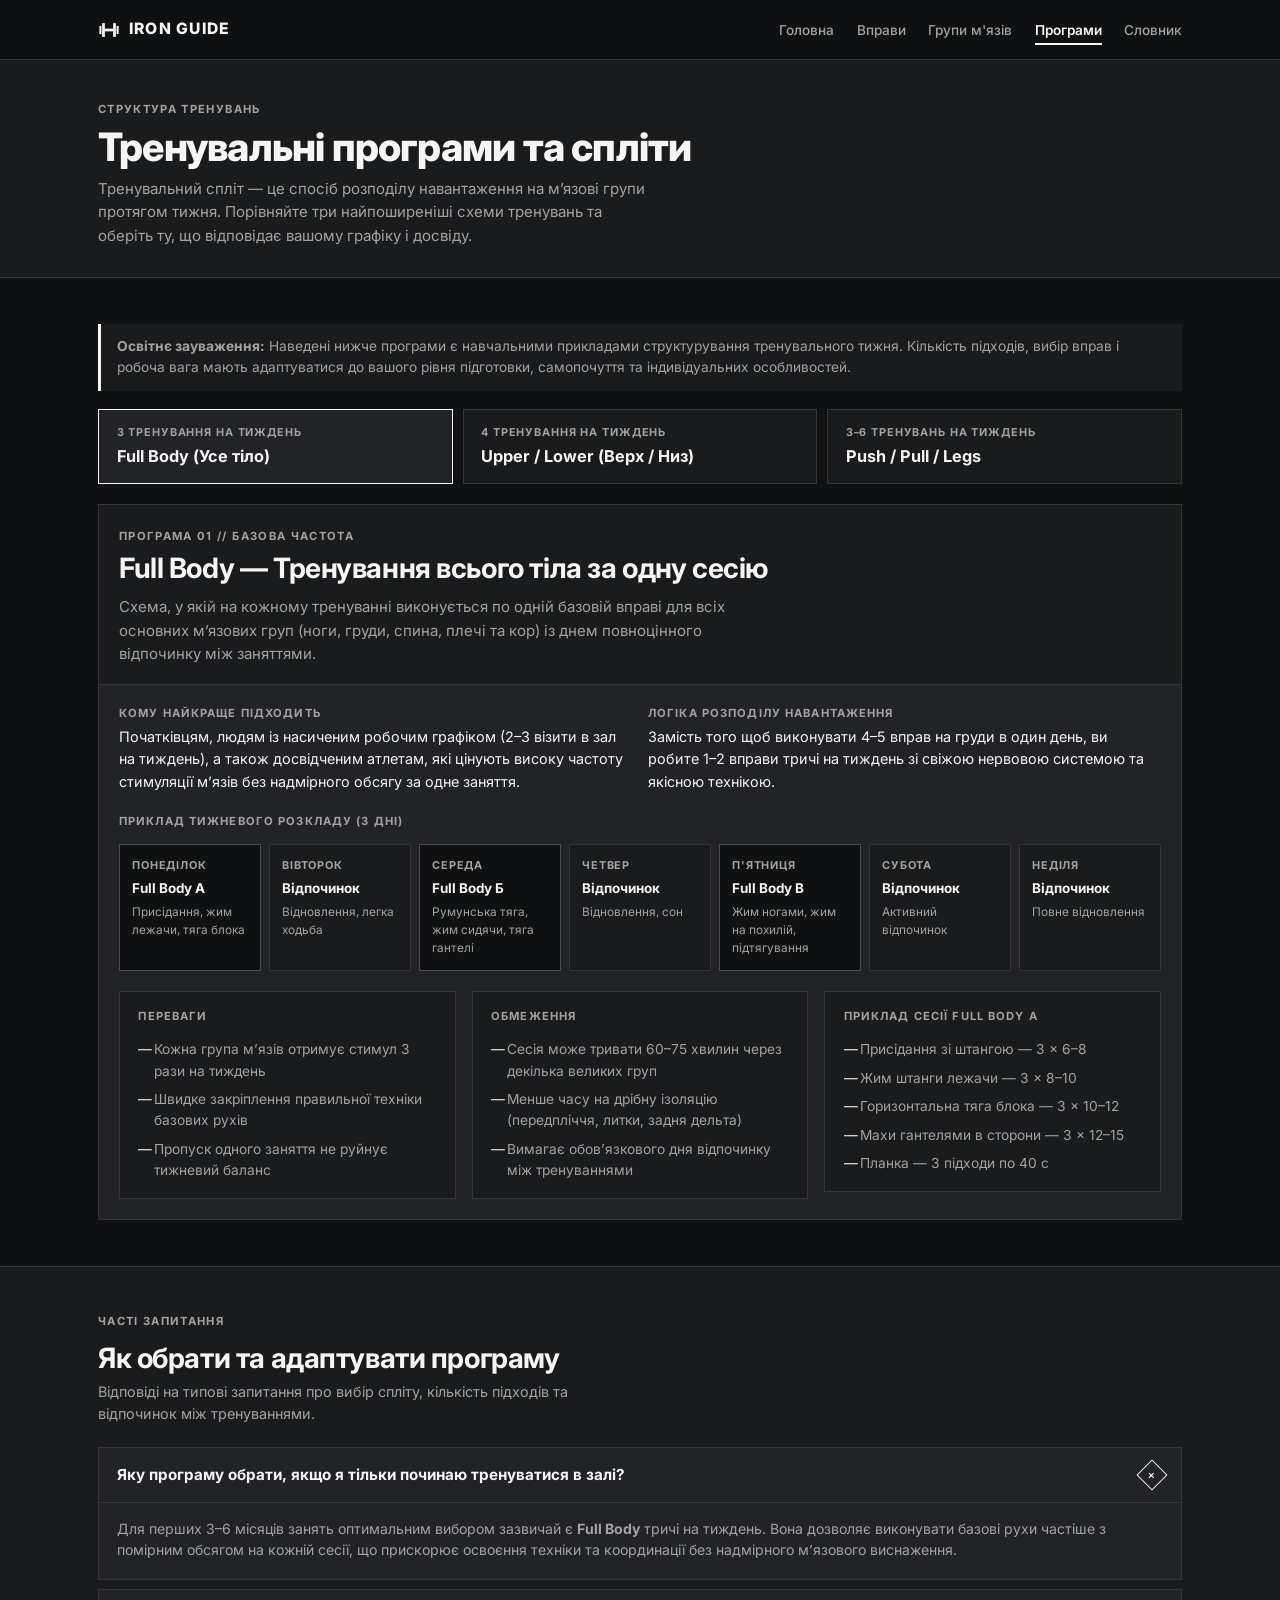
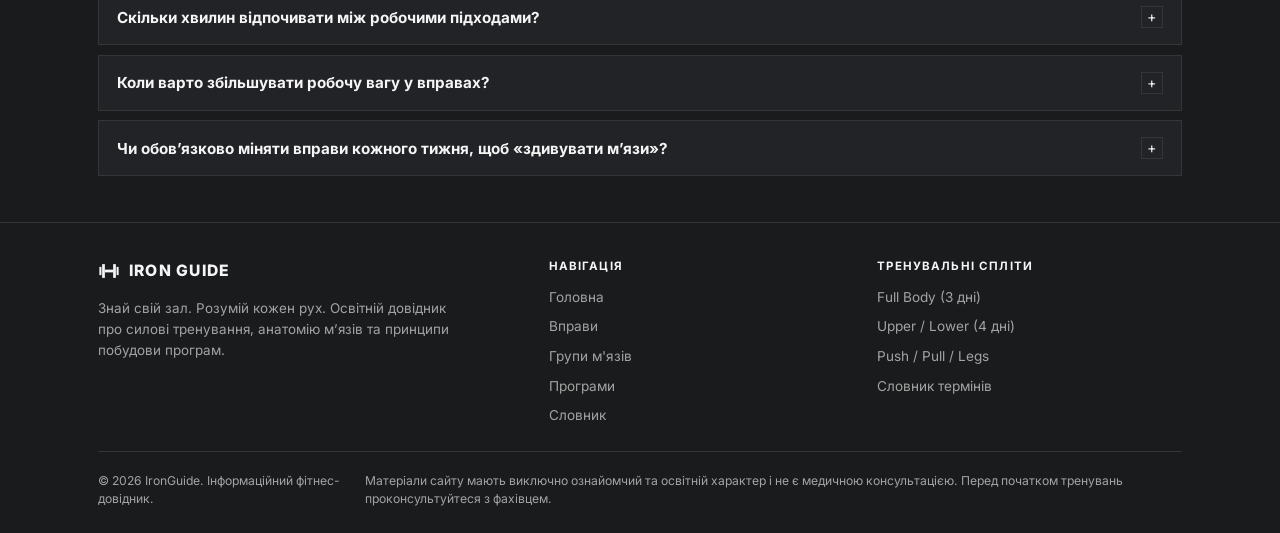
==== commit 4046ea68: "Simplify UI layout and add accurate exercise illustrations" ====
--- a/programs.html
+++ b/programs.html
@@ -61,7 +61,7 @@
 
     <section class="section">
       <div class="container">
-        <div class="modal-tip-box" style="margin-bottom: 2rem;">
+        <div class="modal-tip-box" style="margin-bottom: 1.15rem;">
           <strong>Освітнє зауваження:</strong> Наведені нижче програми є навчальними прикладами структурування тренувального тижня. Кількість підходів, вибір вправ і робоча вага мають адаптуватися до вашого рівня підготовки, самопочуття та індивідуальних особливостей.
         </div>
 
--- a/css/style.css
+++ b/css/style.css
@@ -14,7 +14,7 @@
   --bg-main: #101112;
   --bg-secondary: #1A1B1D;
   --bg-card: #222326;
-  --bg-card-hover: #292B2F;
+  --bg-card-hover: #282A2E;
   --bg-elevated: #2D2F34;
   --text-primary: #F5F5F5;
   --text-secondary: #A3A3A3;
@@ -23,15 +23,15 @@
   --border-light: #4A4A4D;
   --accent: #F5F5F5;
   --accent-contrast: #101112;
-  --accent-subtle: rgba(245, 245, 245, 0.08);
+  --accent-subtle: rgba(245, 245, 245, 0.06);
 
   --font-sans: 'Inter', 'Manrope', -apple-system, BlinkMacSystemFont, 'Segoe UI', Roboto, sans-serif;
-  --container-max: 1280px;
-  --header-height: 76px;
+  --container-max: 1140px;
+  --header-height: 60px;
   --radius-sm: 2px;
-  --radius-md: 4px;
-  --transition-fast: 180ms ease;
-  --transition-normal: 220ms cubic-bezier(0.16, 1, 0.3, 1);
+  --radius-md: 3px;
+  --transition-fast: 150ms ease;
+  --transition-normal: 180ms ease;
 }
 
 /* Reset & Base */
@@ -53,9 +53,10 @@
 
 body {
   font-family: var(--font-sans);
+  font-size: 0.9375rem;
   background-color: var(--bg-main);
   color: var(--text-primary);
-  line-height: 1.65;
+  line-height: 1.55;
   min-height: 100vh;
   display: flex;
   flex-direction: column;
@@ -102,7 +103,7 @@
 /* Focus accessibility */
 :focus-visible {
   outline: 2px solid var(--text-primary);
-  outline-offset: 3px;
+  outline-offset: 2px;
 }
 
 /* Skip link */
@@ -112,15 +113,15 @@
   left: 1rem;
   background: var(--text-primary);
   color: var(--bg-main);
-  padding: 0.65rem 1.2rem;
+  padding: 0.5rem 0.9rem;
   font-weight: 600;
-  font-size: 0.875rem;
+  font-size: 0.82rem;
   z-index: 9999;
   border-radius: var(--radius-sm);
 }
 
 .skip-link:focus {
-  top: 1rem;
+  top: 0.75rem;
 }
 
 /* Layout Containers */
@@ -128,18 +129,24 @@
   width: 100%;
   max-width: var(--container-max);
   margin: 0 auto;
-  padding: 0 1.5rem;
+  padding: 0 16px;
 }
 
 @media (min-width: 768px) {
   .container {
-    padding: 0 2.5rem;
+    padding: 0 28px;
   }
 }
 
 .section {
-  padding: 5rem 0;
+  padding: 30px 0;
   border-bottom: 1px solid var(--border-color);
+}
+
+@media (min-width: 768px) {
+  .section {
+    padding: 46px 0;
+  }
 }
 
 .section--secondary {
@@ -153,49 +160,49 @@
 /* Typography & Editorial Headers */
 .eyebrow {
   display: inline-block;
-  font-size: 0.75rem;
-  font-weight: 700;
-  letter-spacing: 0.16em;
+  font-size: 0.7rem;
+  font-weight: 700;
+  letter-spacing: 0.12em;
   text-transform: uppercase;
   color: var(--text-secondary);
-  margin-bottom: 0.85rem;
+  margin-bottom: 0.35rem;
 }
 
 .eyebrow--pill {
-  padding: 0.3rem 0.75rem;
+  padding: 0.2rem 0.55rem;
   border: 1px solid var(--border-color);
   background-color: var(--bg-secondary);
   color: var(--text-primary);
 }
 
 h1, .h1 {
-  font-size: clamp(2.25rem, 4.5vw, 4rem);
-  font-weight: 800;
-  line-height: 1.08;
-  letter-spacing: -0.03em;
-  color: var(--text-primary);
-}
-
-h2, .h2 {
-  font-size: clamp(1.75rem, 3vw, 2.65rem);
+  font-size: clamp(1.75rem, 3.2vw, 2.45rem);
   font-weight: 800;
   line-height: 1.15;
-  letter-spacing: -0.025em;
+  letter-spacing: -0.02em;
+  color: var(--text-primary);
+}
+
+h2, .h2 {
+  font-size: clamp(1.3rem, 2.2vw, 1.75rem);
+  font-weight: 700;
+  line-height: 1.22;
+  letter-spacing: -0.015em;
   color: var(--text-primary);
 }
 
 h3, .h3 {
-  font-size: clamp(1.2rem, 1.8vw, 1.45rem);
+  font-size: 1.04rem;
   font-weight: 700;
   line-height: 1.3;
-  letter-spacing: -0.015em;
+  letter-spacing: -0.01em;
 }
 
 .section-header {
   display: flex;
   flex-direction: column;
-  gap: 1rem;
-  margin-bottom: 3rem;
+  gap: 0.35rem;
+  margin-bottom: 1.35rem;
 }
 
 @media (min-width: 900px) {
@@ -208,8 +215,8 @@
 
 .section-header__lead {
   color: var(--text-secondary);
-  max-width: 62ch;
-  font-size: 1.05rem;
+  max-width: 60ch;
+  font-size: 0.9rem;
 }
 
 /* Buttons */
@@ -217,14 +224,14 @@
   display: inline-flex;
   align-items: center;
   justify-content: center;
-  gap: 0.6rem;
-  padding: 0.9rem 1.65rem;
-  font-size: 0.9rem;
+  gap: 0.45rem;
+  padding: 0.6rem 1.1rem;
+  font-size: 0.85rem;
   font-weight: 600;
-  letter-spacing: 0.02em;
+  letter-spacing: 0.01em;
   border-radius: var(--radius-sm);
   border: 1px solid transparent;
-  transition: background-color var(--transition-fast), color var(--transition-fast), border-color var(--transition-fast), transform var(--transition-fast);
+  transition: background-color var(--transition-fast), color var(--transition-fast), border-color var(--transition-fast);
   white-space: nowrap;
 }
 
@@ -251,19 +258,20 @@
 }
 
 .btn--sm {
-  padding: 0.55rem 1rem;
-  font-size: 0.82rem;
+  padding: 0.42rem 0.8rem;
+  font-size: 0.78rem;
 }
 
 .link-arrow {
   display: inline-flex;
   align-items: center;
-  gap: 0.45rem;
-  font-size: 0.9rem;
+  gap: 0.35rem;
+  font-size: 0.84rem;
   font-weight: 600;
   color: var(--text-primary);
   border-bottom: 1px solid var(--border-color);
-  padding-bottom: 0.2rem;
+  padding-bottom: 0.15rem;
+  white-space: nowrap;
 }
 
 .link-arrow:hover {
@@ -295,32 +303,32 @@
 .brand-logo {
   display: inline-flex;
   align-items: center;
-  gap: 0.75rem;
+  gap: 0.55rem;
   font-weight: 800;
-  font-size: 1.15rem;
-  letter-spacing: 0.1em;
+  font-size: 0.98rem;
+  letter-spacing: 0.08em;
   text-transform: uppercase;
   color: var(--text-primary);
 }
 
 .brand-logo__icon {
-  width: 28px;
-  height: 28px;
+  width: 22px;
+  height: 22px;
   flex-shrink: 0;
 }
 
 .nav-menu {
   display: flex;
   align-items: center;
-  gap: 2rem;
+  gap: 1.4rem;
 }
 
 .nav-link {
   position: relative;
-  font-size: 0.9rem;
+  font-size: 0.85rem;
   font-weight: 500;
   color: var(--text-secondary);
-  padding: 0.4rem 0;
+  padding: 0.3rem 0;
   transition: color var(--transition-fast);
 }
 
@@ -444,107 +452,52 @@
    Hero & Page Headers
    ========================================================================== */
 .hero {
-  position: relative;
-  padding: 5.5rem 0 5rem;
+  padding: 28px 0 26px;
   border-bottom: 1px solid var(--border-color);
-  overflow: hidden;
-}
-
-.hero__grid {
-  display: grid;
-  grid-template-columns: 1fr;
-  gap: 3rem;
-  align-items: center;
-}
-
-@media (min-width: 992px) {
-  .hero__grid {
-    grid-template-columns: 1.15fr 0.85fr;
-    gap: 4rem;
-  }
+  background-color: var(--bg-secondary);
+}
+
+@media (min-width: 768px) {
+  .hero {
+    padding: 40px 0 36px;
+  }
+}
+
+.hero__content {
+  max-width: 680px;
 }
 
 .hero__lead {
-  font-size: clamp(1.05rem, 1.5vw, 1.22rem);
-  color: var(--text-secondary);
-  margin: 1.5rem 0 2.25rem;
-  max-width: 56ch;
+  font-size: 0.96rem;
+  color: var(--text-secondary);
+  margin: 0.65rem 0 1.25rem;
+  max-width: 58ch;
 }
 
 .hero__actions {
   display: flex;
   flex-wrap: wrap;
-  gap: 1rem;
-}
-
-.hero__metrics {
-  display: grid;
-  grid-template-columns: repeat(3, 1fr);
-  gap: 1.25rem;
-  margin-top: 3.25rem;
-  padding-top: 2rem;
-  border-top: 1px solid var(--border-color);
-}
-
-.metric-item__value {
-  font-size: 1.65rem;
-  font-weight: 800;
-  letter-spacing: -0.02em;
-  color: var(--text-primary);
-}
-
-.metric-item__label {
-  font-size: 0.8rem;
-  color: var(--text-secondary);
-  text-transform: uppercase;
-  letter-spacing: 0.08em;
-}
-
-.hero__visual {
-  position: relative;
-  border: 1px solid var(--border-color);
-  background-color: var(--bg-card);
-  overflow: hidden;
-}
-
-.hero__image-wrap {
-  position: relative;
-  aspect-ratio: 4 / 3;
-  background-color: var(--bg-secondary);
-  overflow: hidden;
-}
-
-.hero__image-wrap img {
-  width: 100%;
-  height: 100%;
-  object-fit: cover;
-  filter: grayscale(100%) contrast(1.1) brightness(0.82);
-  transition: transform 400ms ease;
-}
-
-.hero__image-caption {
-  padding: 1rem 1.25rem;
-  border-top: 1px solid var(--border-color);
-  background-color: var(--bg-secondary);
-  display: flex;
-  justify-content: space-between;
-  align-items: center;
-  font-size: 0.8rem;
-  color: var(--text-secondary);
+  gap: 0.75rem;
 }
 
 /* Internal Page Header */
 .page-hero {
-  padding: 4rem 0 3.25rem;
+  padding: 26px 0 22px;
   background-color: var(--bg-secondary);
   border-bottom: 1px solid var(--border-color);
 }
 
+@media (min-width: 768px) {
+  .page-hero {
+    padding: 36px 0 30px;
+  }
+}
+
 .page-hero__desc {
-  margin-top: 1.15rem;
-  color: var(--text-secondary);
-  font-size: 1.1rem;
-  max-width: 65ch;
+  margin-top: 0.5rem;
+  color: var(--text-secondary);
+  font-size: 0.94rem;
+  max-width: 62ch;
 }
 
 /* ==========================================================================
@@ -555,7 +508,7 @@
 .grid-4 {
   display: grid;
   grid-template-columns: 1fr;
-  gap: 1.5rem;
+  gap: 1rem;
 }
 
 @media (min-width: 640px) {
@@ -581,7 +534,7 @@
   border-radius: var(--radius-sm);
   display: flex;
   flex-direction: column;
-  transition: border-color var(--transition-fast), background-color var(--transition-fast), transform var(--transition-fast);
+  transition: border-color var(--transition-fast), background-color var(--transition-fast);
   overflow: hidden;
 }
 
@@ -596,14 +549,13 @@
 }
 
 .card--interactive:hover {
-  transform: translateY(-2px);
   border-color: var(--text-secondary);
 }
 
 .card__media {
   position: relative;
-  aspect-ratio: 16 / 10;
-  background-color: var(--bg-secondary);
+  aspect-ratio: 5 / 3;
+  background-color: #161719;
   border-bottom: 1px solid var(--border-color);
   overflow: hidden;
 }
@@ -614,13 +566,7 @@
   width: 100%;
   height: 100%;
   object-fit: cover;
-  filter: grayscale(100%) contrast(1.08) brightness(0.8);
-  transition: transform 250ms ease, filter 250ms ease;
-}
-
-.card:hover .card__media img {
-  transform: scale(1.03);
-  filter: grayscale(100%) contrast(1.12) brightness(0.9);
+  object-position: center;
 }
 
 .card__media-fallback {
@@ -630,77 +576,102 @@
   flex-direction: column;
   align-items: center;
   justify-content: center;
-  padding: 1rem;
-  background: linear-gradient(135deg, #18191B 0%, #232529 100%);
-  color: var(--text-secondary);
-  font-size: 0.75rem;
-  letter-spacing: 0.12em;
+  padding: 0.75rem;
+  background-color: #161719;
+  color: var(--text-secondary);
+  font-size: 0.7rem;
+  letter-spacing: 0.1em;
   text-transform: uppercase;
   z-index: 0;
 }
 
 .card__badge {
   position: absolute;
-  top: 0.75rem;
-  left: 0.75rem;
+  top: 0.55rem;
+  left: 0.55rem;
   z-index: 2;
-  background-color: rgba(16, 17, 18, 0.88);
-  border: 1px solid var(--border-color);
-  padding: 0.25rem 0.6rem;
+  background-color: rgba(16, 17, 18, 0.9);
+  border: 1px solid var(--border-color);
+  padding: 0.15rem 0.45rem;
+  font-size: 0.68rem;
+  font-weight: 700;
+  text-transform: uppercase;
+  letter-spacing: 0.06em;
+  color: var(--text-primary);
+}
+
+.card__body {
+  padding: 16px;
+  display: flex;
+  flex-direction: column;
+  flex-grow: 1;
+  gap: 0.4rem;
+}
+
+.card__meta {
+  display: flex;
+  flex-wrap: wrap;
+  gap: 0.35rem;
+  font-size: 0.75rem;
+  color: var(--text-secondary);
+}
+
+.meta-tag {
+  display: inline-flex;
+  align-items: center;
+  padding: 0.15rem 0.45rem;
+  background-color: var(--bg-secondary);
+  border: 1px solid var(--border-color);
   font-size: 0.72rem;
-  font-weight: 700;
-  text-transform: uppercase;
-  letter-spacing: 0.08em;
-  color: var(--text-primary);
-}
-
-.card__body {
-  padding: 1.5rem;
-  display: flex;
-  flex-direction: column;
+  color: var(--text-secondary);
+}
+
+.card__title {
+  font-size: 1.02rem;
+  font-weight: 700;
+  line-height: 1.3;
+  color: var(--text-primary);
+  overflow-wrap: break-word;
+}
+
+.card__sub {
+  font-size: 0.82rem;
+  color: var(--text-secondary);
+  line-height: 1.4;
   flex-grow: 1;
-  gap: 0.75rem;
-}
-
-.card__meta {
-  display: flex;
-  flex-wrap: wrap;
+}
+
+.card__desc {
+  font-size: 0.86rem;
+  color: var(--text-secondary);
+  line-height: 1.45;
+  flex-grow: 1;
+}
+
+.card__footer {
+  margin-top: 0.4rem;
+  padding-top: 0.65rem;
+  border-top: 1px solid var(--border-color);
+  display: flex;
+  align-items: center;
+  justify-content: space-between;
   gap: 0.5rem;
   font-size: 0.78rem;
-  color: var(--text-secondary);
-}
-
-.meta-tag {
-  display: inline-flex;
-  align-items: center;
-  padding: 0.2rem 0.55rem;
-  background-color: var(--bg-secondary);
-  border: 1px solid var(--border-color);
-  font-size: 0.75rem;
-  color: var(--text-secondary);
-}
-
-.card__title {
-  font-size: 1.2rem;
-  font-weight: 700;
-  color: var(--text-primary);
-}
-
-.card__desc {
-  font-size: 0.92rem;
-  color: var(--text-secondary);
-  flex-grow: 1;
-}
-
-.card__footer {
-  margin-top: 0.75rem;
-  padding-top: 1rem;
-  border-top: 1px solid var(--border-color);
-  display: flex;
-  align-items: center;
-  justify-content: space-between;
-  font-size: 0.84rem;
   font-weight: 600;
+  color: var(--text-primary);
+}
+
+.card__equip {
+  color: var(--text-secondary);
+  font-weight: 500;
+  font-size: 0.76rem;
+  overflow: hidden;
+  text-overflow: ellipsis;
+  white-space: nowrap;
+}
+
+.card__action {
+  flex-shrink: 0;
   color: var(--text-primary);
 }
 
@@ -710,17 +681,17 @@
 .controls-bar {
   background-color: var(--bg-secondary);
   border: 1px solid var(--border-color);
-  padding: 1.5rem;
-  margin-bottom: 2.25rem;
-  display: flex;
-  flex-direction: column;
-  gap: 1.25rem;
+  padding: 1rem 1.15rem;
+  margin-bottom: 1.25rem;
+  display: flex;
+  flex-direction: column;
+  gap: 0.85rem;
 }
 
 .controls-bar__top {
   display: flex;
   flex-direction: column;
-  gap: 1rem;
+  gap: 0.75rem;
 }
 
 @media (min-width: 768px) {
@@ -734,17 +705,17 @@
 .search-box {
   position: relative;
   flex: 1;
-  max-width: 520px;
+  max-width: 460px;
 }
 
 .search-box__label {
   display: block;
-  font-size: 0.75rem;
+  font-size: 0.7rem;
   font-weight: 700;
   text-transform: uppercase;
-  letter-spacing: 0.1em;
-  color: var(--text-secondary);
-  margin-bottom: 0.45rem;
+  letter-spacing: 0.08em;
+  color: var(--text-secondary);
+  margin-bottom: 0.35rem;
 }
 
 .search-box__input-wrap {
@@ -755,9 +726,9 @@
 
 .search-box__icon {
   position: absolute;
-  left: 0.9rem;
-  width: 18px;
-  height: 18px;
+  left: 0.75rem;
+  width: 16px;
+  height: 16px;
   color: var(--text-secondary);
   pointer-events: none;
 }
@@ -767,8 +738,8 @@
   background-color: var(--bg-main);
   border: 1px solid var(--border-color);
   color: var(--text-primary);
-  padding: 0.78rem 1rem 0.78rem 2.65rem;
-  font-size: 0.95rem;
+  padding: 0.55rem 0.85rem 0.55rem 2.25rem;
+  font-size: 0.88rem;
   border-radius: var(--radius-sm);
   transition: border-color var(--transition-fast);
 }
@@ -785,13 +756,13 @@
 .filter-group {
   display: flex;
   flex-wrap: wrap;
-  gap: 0.5rem;
+  gap: 0.35rem;
   align-items: center;
 }
 
 .filter-btn {
-  padding: 0.55rem 1rem;
-  font-size: 0.84rem;
+  padding: 0.38rem 0.75rem;
+  font-size: 0.8rem;
   font-weight: 600;
   color: var(--text-secondary);
   background-color: var(--bg-main);
@@ -816,29 +787,29 @@
   flex-wrap: wrap;
   align-items: center;
   justify-content: space-between;
-  gap: 1rem;
-  margin-bottom: 1.5rem;
-  font-size: 0.9rem;
+  gap: 0.75rem;
+  margin-bottom: 1rem;
+  font-size: 0.82rem;
   color: var(--text-secondary);
 }
 
 .empty-state {
   background-color: var(--bg-secondary);
   border: 1px solid var(--border-color);
-  padding: 3.5rem 1.5rem;
+  padding: 2.25rem 1.25rem;
   text-align: center;
-  margin: 1rem 0 2rem;
+  margin: 0.75rem 0 1.5rem;
 }
 
 .empty-state__title {
-  font-size: 1.3rem;
-  font-weight: 700;
-  margin-bottom: 0.5rem;
+  font-size: 1.1rem;
+  font-weight: 700;
+  margin-bottom: 0.35rem;
 }
 
 .empty-state__text {
   color: var(--text-secondary);
-  margin-bottom: 1.5rem;
+  margin-bottom: 1rem;
   max-width: 45ch;
   margin-left: auto;
   margin-right: auto;
@@ -851,9 +822,9 @@
   position: fixed;
   inset: 0;
   z-index: 2000;
-  background-color: rgba(10, 10, 11, 0.85);
-  backdrop-filter: blur(6px);
-  -webkit-backdrop-filter: blur(6px);
+  background-color: rgba(10, 10, 11, 0.82);
+  backdrop-filter: blur(4px);
+  -webkit-backdrop-filter: blur(4px);
   display: flex;
   align-items: center;
   justify-content: center;
@@ -870,21 +841,14 @@
 
 .modal-dialog {
   width: 100%;
-  max-width: 780px;
-  max-height: 90vh;
+  max-width: 660px;
+  max-height: 88vh;
   background-color: var(--bg-card);
   border: 1px solid var(--border-light);
   border-radius: var(--radius-sm);
   overflow-y: auto;
   display: flex;
   flex-direction: column;
-  transform: translateY(12px);
-  transition: transform var(--transition-normal);
-  box-shadow: 0 24px 60px rgba(0, 0, 0, 0.75);
-}
-
-.modal-backdrop.is-open .modal-dialog {
-  transform: translateY(0);
 }
 
 .modal-header {
@@ -893,16 +857,16 @@
   z-index: 5;
   background-color: var(--bg-secondary);
   border-bottom: 1px solid var(--border-color);
-  padding: 1.25rem 1.5rem;
+  padding: 0.9rem 1.2rem;
   display: flex;
   align-items: flex-start;
   justify-content: space-between;
-  gap: 1rem;
+  gap: 0.75rem;
 }
 
 .modal-close {
-  width: 38px;
-  height: 38px;
+  width: 32px;
+  height: 32px;
   flex-shrink: 0;
   display: inline-flex;
   align-items: center;
@@ -910,9 +874,8 @@
   border: 1px solid var(--border-color);
   background-color: var(--bg-main);
   color: var(--text-primary);
-  font-size: 1.2rem;
+  font-size: 1rem;
   line-height: 1;
-  transition: border-color var(--transition-fast), background-color var(--transition-fast);
 }
 
 .modal-close:hover {
@@ -921,10 +884,10 @@
 }
 
 .modal-media {
-  aspect-ratio: 16 / 9;
-  max-height: 320px;
+  aspect-ratio: 5 / 3;
+  max-height: 220px;
   width: 100%;
-  background-color: var(--bg-main);
+  background-color: #161719;
   border-bottom: 1px solid var(--border-color);
   overflow: hidden;
   position: relative;
@@ -933,38 +896,38 @@
 .modal-media img {
   width: 100%;
   height: 100%;
-  object-fit: cover;
-  filter: grayscale(100%) contrast(1.1) brightness(0.84);
+  object-fit: contain;
+  background-color: #161719;
 }
 
 .modal-body {
-  padding: 1.75rem 1.5rem;
-  display: flex;
-  flex-direction: column;
-  gap: 1.5rem;
+  padding: 1.15rem 1.25rem;
+  display: flex;
+  flex-direction: column;
+  gap: 1rem;
 }
 
 .modal-section-title {
-  font-size: 0.78rem;
+  font-size: 0.72rem;
   font-weight: 700;
   text-transform: uppercase;
-  letter-spacing: 0.12em;
-  color: var(--text-secondary);
-  margin-bottom: 0.65rem;
+  letter-spacing: 0.1em;
+  color: var(--text-secondary);
+  margin-bottom: 0.4rem;
 }
 
 .technique-steps {
   display: flex;
   flex-direction: column;
-  gap: 0.75rem;
+  gap: 0.5rem;
   counter-reset: step-counter;
 }
 
 .technique-steps li {
   position: relative;
-  padding-left: 2.25rem;
-  color: var(--text-primary);
-  font-size: 0.95rem;
+  padding-left: 2rem;
+  color: var(--text-primary);
+  font-size: 0.88rem;
 }
 
 .technique-steps li::before {
@@ -972,20 +935,20 @@
   content: "0" counter(step-counter);
   position: absolute;
   left: 0;
-  top: 0.1rem;
-  font-size: 0.75rem;
-  font-weight: 800;
-  color: var(--text-secondary);
-  border: 1px solid var(--border-color);
-  background-color: var(--bg-secondary);
-  padding: 0.1rem 0.35rem;
+  top: 0.05rem;
+  font-size: 0.7rem;
+  font-weight: 700;
+  color: var(--text-secondary);
+  border: 1px solid var(--border-color);
+  background-color: var(--bg-secondary);
+  padding: 0.05rem 0.3rem;
 }
 
 .modal-tip-box {
   background-color: var(--bg-secondary);
   border-left: 3px solid var(--text-primary);
-  padding: 1rem 1.25rem;
-  font-size: 0.92rem;
+  padding: 0.75rem 1rem;
+  font-size: 0.86rem;
   color: var(--text-secondary);
 }
 
@@ -995,15 +958,15 @@
 .anatomy-nav {
   background-color: var(--bg-secondary);
   border: 1px solid var(--border-color);
-  padding: 1.75rem;
-  margin-bottom: 3rem;
+  padding: 1.15rem;
+  margin-bottom: 1.5rem;
 }
 
 .anatomy-nav__grid {
   display: grid;
   grid-template-columns: repeat(2, 1fr);
-  gap: 0.85rem;
-  margin-top: 1.25rem;
+  gap: 0.6rem;
+  margin-top: 0.85rem;
 }
 
 @media (min-width: 768px) {
@@ -1021,8 +984,8 @@
 .anatomy-pill {
   display: flex;
   flex-direction: column;
-  gap: 0.35rem;
-  padding: 1rem;
+  gap: 0.2rem;
+  padding: 0.75rem;
   background-color: var(--bg-card);
   border: 1px solid var(--border-color);
   transition: all var(--transition-fast);
@@ -1036,28 +999,28 @@
 }
 
 .anatomy-pill__index {
-  font-size: 0.72rem;
-  font-weight: 700;
-  color: var(--text-secondary);
-  letter-spacing: 0.1em;
+  font-size: 0.66rem;
+  font-weight: 700;
+  color: var(--text-secondary);
+  letter-spacing: 0.08em;
 }
 
 .anatomy-pill__name {
-  font-size: 0.95rem;
+  font-size: 0.9rem;
   font-weight: 700;
   color: var(--text-primary);
 }
 
 .anatomy-pill__sub {
-  font-size: 0.76rem;
+  font-size: 0.74rem;
   color: var(--text-secondary);
 }
 
 .muscle-section {
   background-color: var(--bg-card);
   border: 1px solid var(--border-color);
-  margin-bottom: 2rem;
-  scroll-margin-top: calc(var(--header-height) + 1.5rem);
+  margin-bottom: 1.25rem;
+  scroll-margin-top: calc(var(--header-height) + 1rem);
   transition: border-color var(--transition-fast);
 }
 
@@ -1066,69 +1029,69 @@
 }
 
 .muscle-section__header {
-  padding: 1.75rem 2rem;
+  padding: 1rem 1.25rem;
   background-color: var(--bg-secondary);
   border-bottom: 1px solid var(--border-color);
   display: flex;
   flex-wrap: wrap;
   justify-content: space-between;
   align-items: center;
-  gap: 1rem;
+  gap: 0.75rem;
 }
 
 .muscle-section__body {
-  padding: 2rem;
+  padding: 1.25rem;
   display: grid;
   grid-template-columns: 1fr;
-  gap: 2rem;
+  gap: 1.25rem;
 }
 
 @media (min-width: 900px) {
   .muscle-section__body {
-    grid-template-columns: 1.2fr 0.8fr;
+    grid-template-columns: 1.25fr 0.75fr;
   }
 }
 
 .info-list {
   display: flex;
   flex-direction: column;
-  gap: 1.25rem;
+  gap: 0.9rem;
 }
 
 .info-block__label {
-  font-size: 0.75rem;
+  font-size: 0.7rem;
   font-weight: 700;
   text-transform: uppercase;
-  letter-spacing: 0.12em;
-  color: var(--text-secondary);
-  margin-bottom: 0.35rem;
+  letter-spacing: 0.1em;
+  color: var(--text-secondary);
+  margin-bottom: 0.25rem;
 }
 
 .info-block__text {
   color: var(--text-primary);
-  font-size: 0.96rem;
+  font-size: 0.9rem;
 }
 
 .exercise-tags-box {
   background-color: var(--bg-secondary);
   border: 1px solid var(--border-color);
-  padding: 1.5rem;
-  display: flex;
-  flex-direction: column;
-  gap: 1rem;
+  padding: 1rem 1.15rem;
+  display: flex;
+  flex-direction: column;
+  gap: 0.65rem;
   align-self: start;
 }
 
 .bullet-list {
   display: flex;
   flex-direction: column;
-  gap: 0.6rem;
+  gap: 0.45rem;
 }
 
 .bullet-list li {
   position: relative;
-  padding-left: 1.15rem;
-  font-size: 0.92rem;
+  padding-left: 1rem;
+  font-size: 0.86rem;
   color: var(--text-secondary);
 }
 
@@ -1145,8 +1108,8 @@
 .program-tabs {
   display: grid;
   grid-template-columns: 1fr;
-  gap: 0.75rem;
-  margin-bottom: 2.5rem;
+  gap: 0.6rem;
+  margin-bottom: 1.25rem;
 }
 
 @media (min-width: 768px) {
@@ -1156,13 +1119,13 @@
 }
 
 .program-tab {
-  padding: 1.25rem 1.5rem;
+  padding: 0.85rem 1.1rem;
   background-color: var(--bg-secondary);
   border: 1px solid var(--border-color);
   text-align: left;
   display: flex;
   flex-direction: column;
-  gap: 0.35rem;
+  gap: 0.2rem;
   transition: all var(--transition-fast);
 }
 
@@ -1176,16 +1139,16 @@
 }
 
 .program-tab__tag {
-  font-size: 0.72rem;
+  font-size: 0.68rem;
   font-weight: 700;
   text-transform: uppercase;
-  letter-spacing: 0.1em;
+  letter-spacing: 0.08em;
   color: var(--text-secondary);
 }
 
 .program-tab__title {
-  font-size: 1.2rem;
-  font-weight: 800;
+  font-size: 1.02rem;
+  font-weight: 700;
   color: var(--text-primary);
 }
 
@@ -1200,22 +1163,22 @@
 }
 
 .program-panel__header {
-  padding: 2rem;
+  padding: 1.15rem 1.25rem;
   background-color: var(--bg-secondary);
   border-bottom: 1px solid var(--border-color);
 }
 
 .program-panel__content {
-  padding: 2rem;
-  display: flex;
-  flex-direction: column;
-  gap: 2.25rem;
+  padding: 1.25rem;
+  display: flex;
+  flex-direction: column;
+  gap: 1.25rem;
 }
 
 .schedule-grid {
   display: grid;
   grid-template-columns: 1fr;
-  gap: 0.75rem;
+  gap: 0.5rem;
 }
 
 @media (min-width: 900px) {
@@ -1227,10 +1190,10 @@
 .schedule-day {
   background-color: var(--bg-secondary);
   border: 1px solid var(--border-color);
-  padding: 1rem;
-  display: flex;
-  flex-direction: column;
-  gap: 0.45rem;
+  padding: 0.75rem;
+  display: flex;
+  flex-direction: column;
+  gap: 0.25rem;
 }
 
 .schedule-day--active {
@@ -1239,21 +1202,21 @@
 }
 
 .schedule-day__name {
-  font-size: 0.72rem;
+  font-size: 0.68rem;
   font-weight: 700;
   text-transform: uppercase;
-  letter-spacing: 0.1em;
+  letter-spacing: 0.08em;
   color: var(--text-secondary);
 }
 
 .schedule-day__focus {
-  font-size: 0.9rem;
+  font-size: 0.84rem;
   font-weight: 700;
   color: var(--text-primary);
 }
 
 .schedule-day__note {
-  font-size: 0.78rem;
+  font-size: 0.74rem;
   color: var(--text-secondary);
 }
 
@@ -1263,7 +1226,7 @@
 .faq-list {
   display: flex;
   flex-direction: column;
-  gap: 0.85rem;
+  gap: 0.6rem;
 }
 
 .faq-item {
@@ -1273,13 +1236,13 @@
 
 .faq-trigger {
   width: 100%;
-  padding: 1.35rem 1.5rem;
+  padding: 0.95rem 1.15rem;
   display: flex;
   align-items: center;
   justify-content: space-between;
-  gap: 1rem;
+  gap: 0.75rem;
   text-align: left;
-  font-size: 1.05rem;
+  font-size: 0.95rem;
   font-weight: 700;
   color: var(--text-primary);
   transition: background-color var(--transition-fast);
@@ -1290,14 +1253,14 @@
 }
 
 .faq-icon {
-  width: 26px;
-  height: 26px;
+  width: 22px;
+  height: 22px;
   flex-shrink: 0;
   border: 1px solid var(--border-color);
   display: inline-flex;
   align-items: center;
   justify-content: center;
-  font-size: 1rem;
+  font-size: 0.9rem;
   font-weight: 400;
   transition: transform var(--transition-fast), border-color var(--transition-fast);
 }
@@ -1309,11 +1272,10 @@
 
 .faq-content {
   display: none;
-  padding: 0 1.5rem 1.5rem;
-  color: var(--text-secondary);
-  font-size: 0.95rem;
+  padding: 0.9rem 1.15rem 1.1rem;
+  color: var(--text-secondary);
+  font-size: 0.88rem;
   border-top: 1px solid var(--border-color);
-  padding-top: 1.25rem;
 }
 
 .faq-item.is-open .faq-content {
@@ -1326,7 +1288,7 @@
 .glossary-grid {
   display: grid;
   grid-template-columns: 1fr;
-  gap: 1.25rem;
+  gap: 0.85rem;
 }
 
 @media (min-width: 768px) {
@@ -1338,10 +1300,10 @@
 .glossary-card {
   background-color: var(--bg-card);
   border: 1px solid var(--border-color);
-  padding: 1.5rem;
-  display: flex;
-  flex-direction: column;
-  gap: 0.65rem;
+  padding: 1rem 1.15rem;
+  display: flex;
+  flex-direction: column;
+  gap: 0.4rem;
   transition: border-color var(--transition-fast);
 }
 
@@ -1353,29 +1315,29 @@
   display: flex;
   align-items: baseline;
   justify-content: space-between;
-  gap: 0.75rem;
+  gap: 0.6rem;
 }
 
 .glossary-card__term {
-  font-size: 1.15rem;
+  font-size: 1.02rem;
   font-weight: 700;
   color: var(--text-primary);
 }
 
 .glossary-card__cat {
-  font-size: 0.72rem;
+  font-size: 0.68rem;
   font-weight: 700;
   text-transform: uppercase;
-  letter-spacing: 0.08em;
-  color: var(--text-secondary);
-  padding: 0.15rem 0.5rem;
+  letter-spacing: 0.06em;
+  color: var(--text-secondary);
+  padding: 0.1rem 0.45rem;
   border: 1px solid var(--border-color);
   background-color: var(--bg-secondary);
 }
 
 .glossary-card__def {
   color: var(--text-secondary);
-  font-size: 0.94rem;
+  font-size: 0.88rem;
 }
 
 /* ==========================================================================
@@ -1384,36 +1346,17 @@
 .principle-card {
   background-color: var(--bg-card);
   border: 1px solid var(--border-color);
-  padding: 1.75rem;
-  display: flex;
-  flex-direction: column;
-  gap: 0.75rem;
+  padding: 1.15rem;
+  display: flex;
+  flex-direction: column;
+  gap: 0.45rem;
 }
 
 .principle-card__num {
-  font-size: 0.8rem;
-  font-weight: 800;
-  letter-spacing: 0.12em;
-  color: var(--text-secondary);
-}
-
-.cta-banner {
-  background-color: var(--bg-card);
-  border: 1px solid var(--border-color);
-  padding: 3.5rem 2rem;
-  display: flex;
-  flex-direction: column;
-  align-items: flex-start;
-  justify-content: space-between;
-  gap: 2rem;
-}
-
-@media (min-width: 860px) {
-  .cta-banner {
-    flex-direction: row;
-    align-items: center;
-    padding: 4rem 3.5rem;
-  }
+  font-size: 0.72rem;
+  font-weight: 700;
+  letter-spacing: 0.1em;
+  color: var(--text-secondary);
 }
 
 /* ==========================================================================
@@ -1423,14 +1366,14 @@
   margin-top: auto;
   background-color: var(--bg-secondary);
   border-top: 1px solid var(--border-color);
-  padding: 4rem 0 2.5rem;
+  padding: 2.25rem 0 1.5rem;
 }
 
 .footer-grid {
   display: grid;
   grid-template-columns: 1fr;
-  gap: 2.5rem;
-  padding-bottom: 3rem;
+  gap: 1.5rem;
+  padding-bottom: 1.5rem;
   border-bottom: 1px solid var(--border-color);
 }
 
@@ -1441,30 +1384,30 @@
 }
 
 .footer-desc {
-  margin-top: 1rem;
-  color: var(--text-secondary);
-  font-size: 0.92rem;
+  margin-top: 0.6rem;
+  color: var(--text-secondary);
+  font-size: 0.84rem;
   max-width: 44ch;
 }
 
 .footer-heading {
-  font-size: 0.78rem;
+  font-size: 0.72rem;
   font-weight: 700;
   text-transform: uppercase;
-  letter-spacing: 0.12em;
-  color: var(--text-primary);
-  margin-bottom: 1rem;
+  letter-spacing: 0.1em;
+  color: var(--text-primary);
+  margin-bottom: 0.65rem;
 }
 
 .footer-links {
   display: flex;
   flex-direction: column;
-  gap: 0.65rem;
+  gap: 0.4rem;
 }
 
 .footer-links a {
   color: var(--text-secondary);
-  font-size: 0.92rem;
+  font-size: 0.85rem;
 }
 
 .footer-links a:hover {
@@ -1472,11 +1415,11 @@
 }
 
 .footer-bottom {
-  padding-top: 2rem;
-  display: flex;
-  flex-direction: column;
-  gap: 1rem;
-  font-size: 0.82rem;
+  padding-top: 1.25rem;
+  display: flex;
+  flex-direction: column;
+  gap: 0.6rem;
+  font-size: 0.76rem;
   color: var(--text-secondary);
 }
 
@@ -1490,11 +1433,11 @@
 
 .back-to-top {
   position: fixed;
-  right: 1.5rem;
-  bottom: 1.5rem;
+  right: 1.25rem;
+  bottom: 1.25rem;
   z-index: 900;
-  width: 44px;
-  height: 44px;
+  width: 38px;
+  height: 38px;
   background-color: var(--bg-card);
   border: 1px solid var(--border-light);
   color: var(--text-primary);
